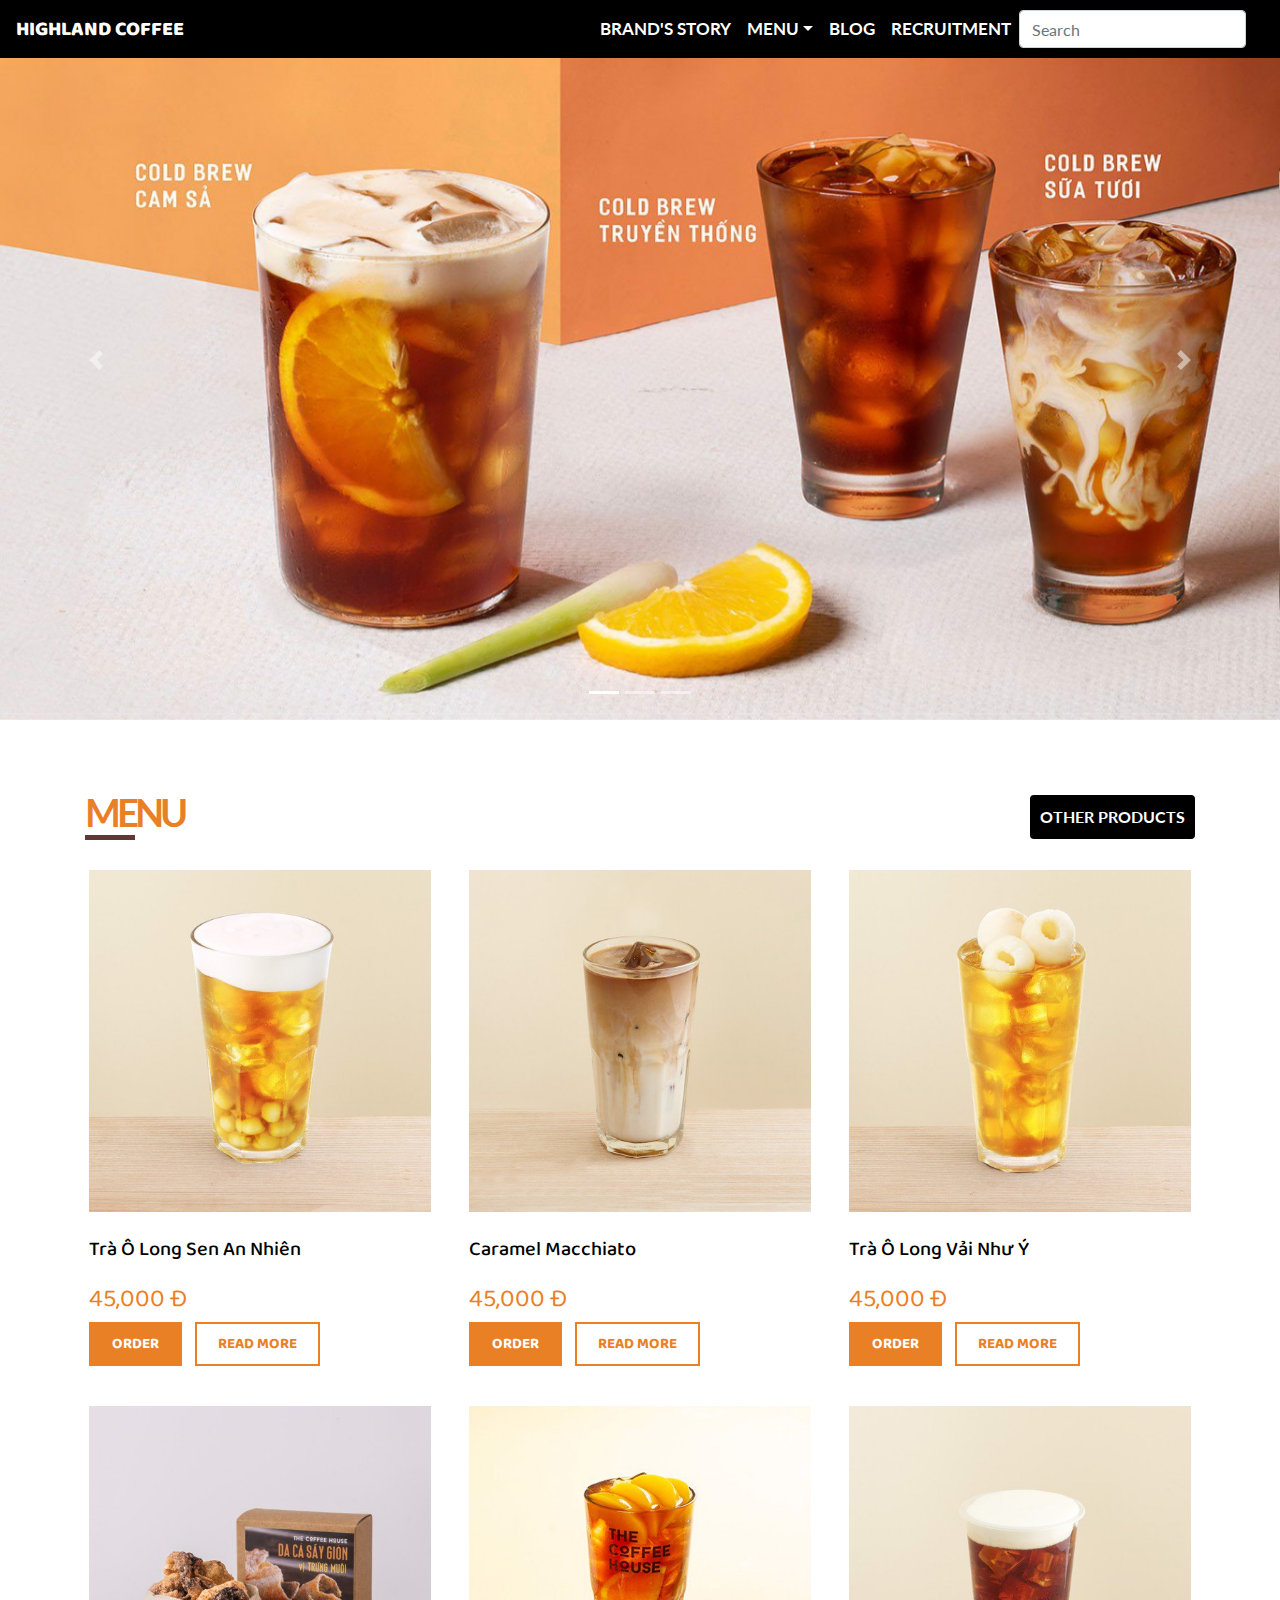
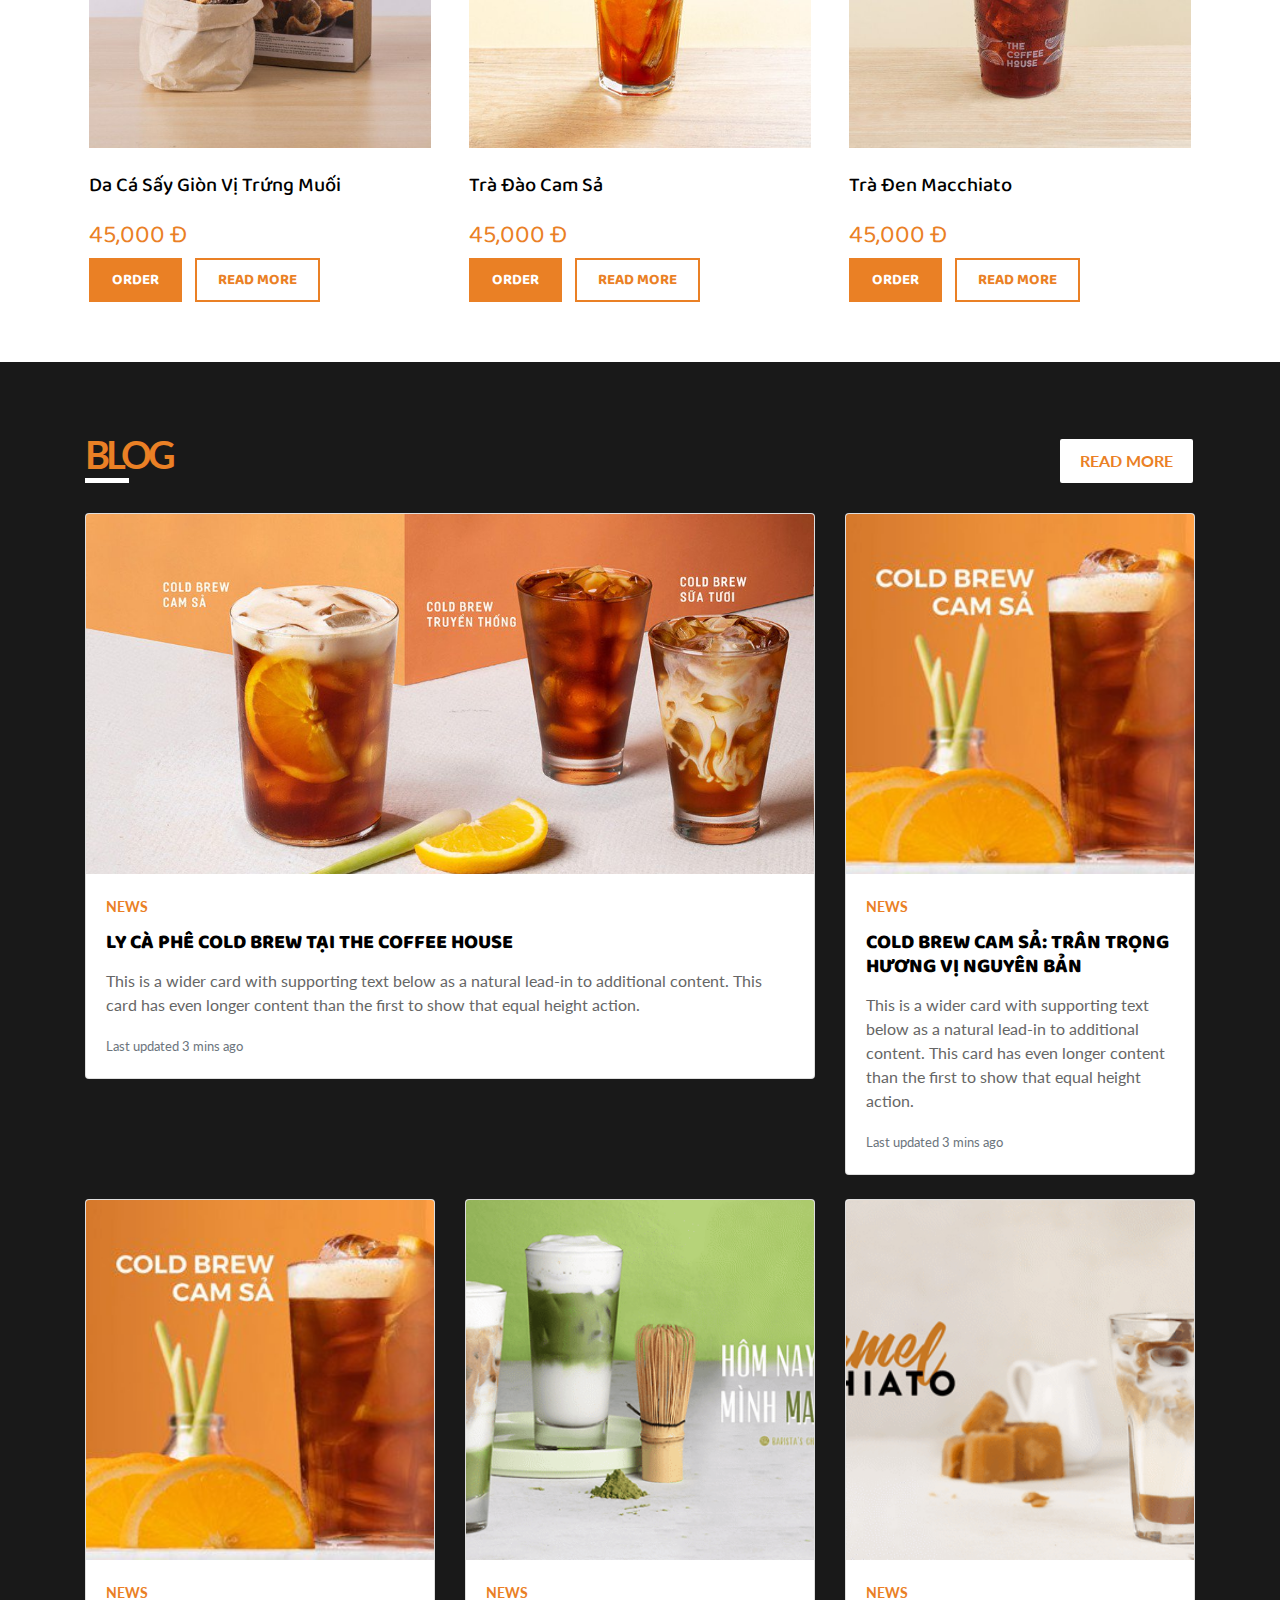
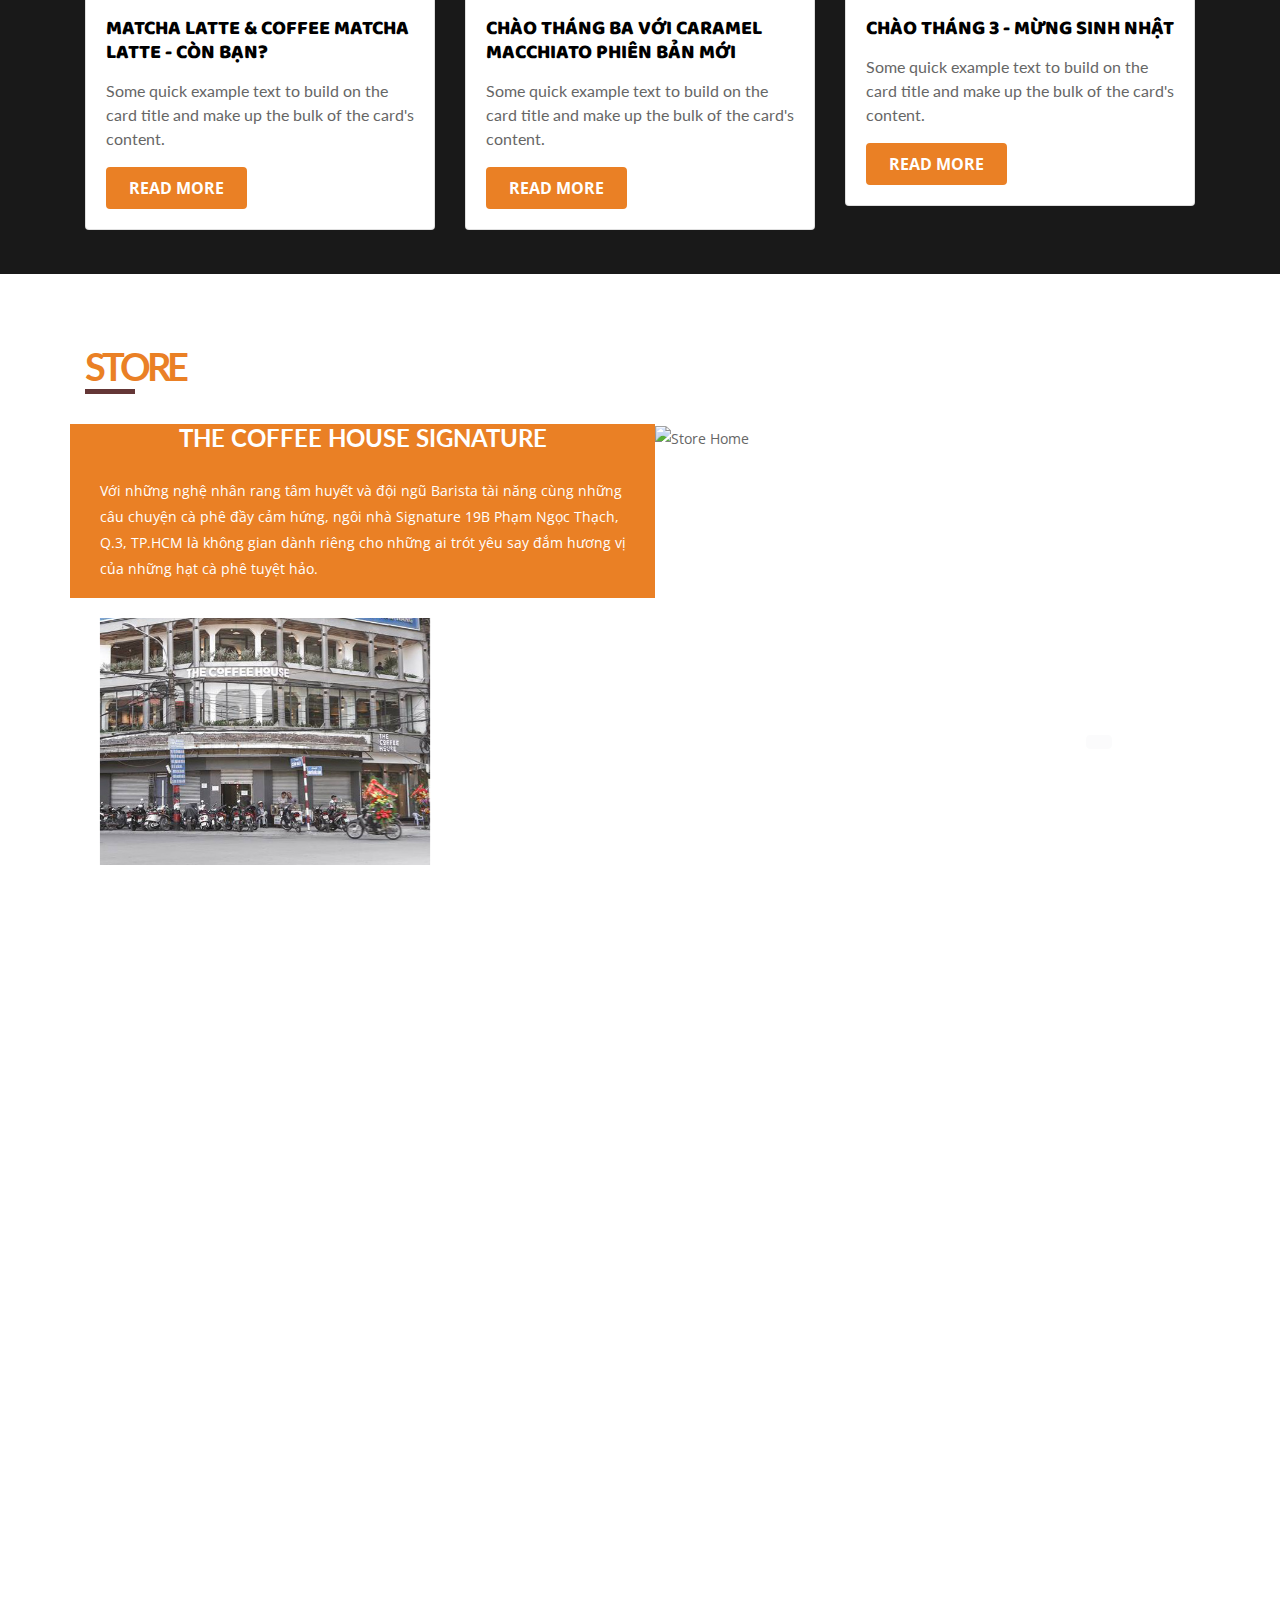
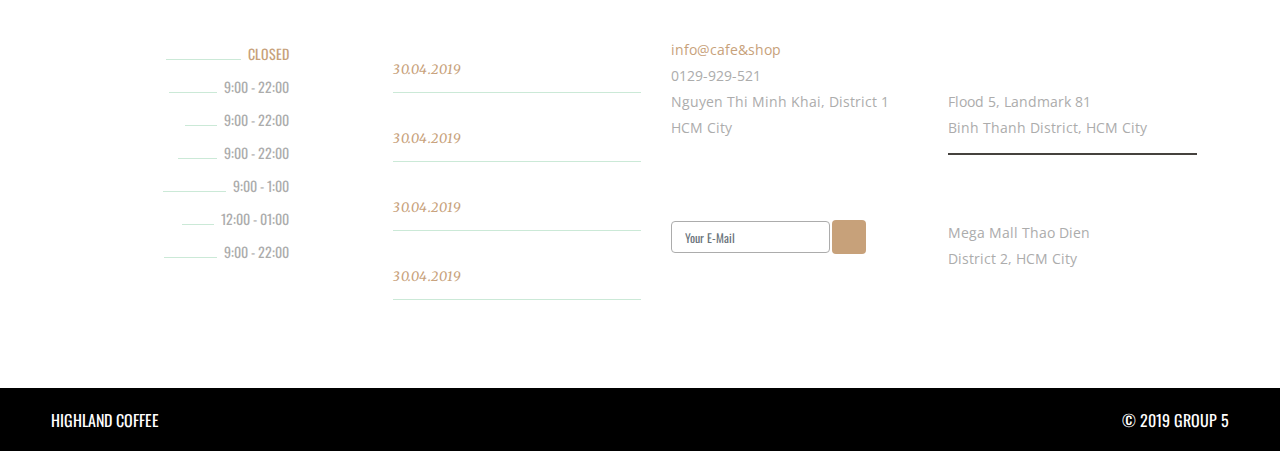
==== CF_Web/main-home.html @ 8059ffc2 "Font-ent of my Project = HTML + CSS + Bootstrap 4 + Js (not much)" ====
<!DOCTYPE html>
<html lang="en">
  <head>
    <!-- Required meta tags -->
    <meta charset="utf-8" />
    <meta
      name="viewport"
      content="width=device-width, initial-scale=1, shrink-to-fit=no"
    />
    <!-- Meta Description -->
    <meta name="description" content="" />

    <!-- Bootstrap + Fontawesome + Js + Font CSS CDN -->
    <link
      rel="stylesheet"
      href="https://use.fontawesome.com/releases/v5.8.1/css/all.css"
      integrity="sha384-50oBUHEmvpQ+1lW4y57PTFmhCaXp0ML5d60M1M7uH2+nqUivzIebhndOJK28anvf"
      crossorigin="anonymous"
    />
    <link
      rel="stylesheet"
      href="https://stackpath.bootstrapcdn.com/bootstrap/4.3.1/css/bootstrap.min.css"
      integrity="sha384-ggOyR0iXCbMQv3Xipma34MD+dH/1fQ784/j6cY/iJTQUOhcWr7x9JvoRxT2MZw1T"
      crossorigin="anonymous"
    />
    <script
      src="https://code.jquery.com/jquery-3.3.1.slim.min.js"
      integrity="sha384-q8i/X+965DzO0rT7abK41JStQIAqVgRVzpbzo5smXKp4YfRvH+8abtTE1Pi6jizo"
      crossorigin="anonymous"
    ></script>
    <script
      src="https://cdnjs.cloudflare.com/ajax/libs/popper.js/1.14.7/umd/popper.min.js"
      integrity="sha384-UO2eT0CpHqdSJQ6hJty5KVphtPhzWj9WO1clHTMGa3JDZwrnQq4sF86dIHNDz0W1"
      crossorigin="anonymous"
    ></script>
    <script
      src="https://stackpath.bootstrapcdn.com/bootstrap/4.3.1/js/bootstrap.min.js"
      integrity="sha384-JjSmVgyd0p3pXB1rRibZUAYoIIy6OrQ6VrjIEaFf/nJGzIxFDsf4x0xIM+B07jRM"
      crossorigin="anonymous"
    ></script>
    <link
      href="https://fonts.googleapis.com/css?family=Merriweather|Open+Sans|Oswald|Baloo|Lato"
      rel="stylesheet"
    />
    <link rel="stylesheet/less" type="text/css" href="styles.less" />
    <script src="//cdnjs.cloudflare.com/ajax/libs/less.js/3.9.0/less.min.js"></script>
    <link rel="stylesheet" href="css/home-css.css" />
    <script src="Js/home-js.js"></script>
    <title>HightLand Coffee</title>
  </head>
  <body>
    <!-- Header -->
    <!--Navbar-->

    <nav class="navbar navbar-expand-lg navbar-dark fixed-top main-nav">
      <!-- Navbar brand -->
      <a class="navbar-brand logo" href="/main-home.html">Highland Coffee</a>

      <!-- Collapse button -->
      <button
        class="navbar-toggler"
        type="button"
        data-toggle="collapse"
        data-target="#basicExampleNav"
        aria-controls="basicExampleNav"
        aria-expanded="false"
        aria-label="Toggle navigation"
      >
        <span class="navbar-toggler-icon"></span>
      </button>

      <!-- Collapsible content -->
      <div class="collapse navbar-collapse" id="basicExampleNav">
        <!-- Links -->
        <ul class="navbar-nav ml-auto">
          <li class="nav-item active">
            <a class="nav-link" href="#"
              >Brand's Story
              <span class="sr-only">(current)</span>
            </a>
          </li>
          <!-- Dropdown -->
          <li class="nav-item dropdown active">
            <a
              class="nav-link dropdown-toggle"
              id="navbarDropdownMenuLink"
              data-toggle="dropdown"
              aria-haspopup="true"
              aria-expanded="false"
              >Menu</a
            >
            <div
              class="dropdown-menu dropdown-primary"
              aria-labelledby="navbarDropdownMenuLink"
            >
              <a class="dropdown-item dropdown-item-menu" href="/menu-home.html"
                >Coffee</a
              >
              <a class="dropdown-item dropdown-item-menu" href="/menu-home.html"
                >Macchiato</a
              >
            </div>
          </li>
          <li class="nav-item active">
            <a class="nav-link" href="#">Blog</a>
          </li>
          <li class="nav-item active">
            <a class="nav-link" href="/recruitment-home.html">Recruitment</a>
          </li>
        </ul>
        <!-- Links -->

        <form class="form-inline">
          <div class="md-form my-0">
            <input
              class="form-control mr-sm-2"
              type="text"
              placeholder="Search"
              aria-label="Search"
            />
          </div>
          <a href="#"
            ><span class="search-icon" style="color: white;"
              ><i class="fas fa-search fa-1.5x"></i></span
          ></a>
          <a href="/shopping-cart-home.html"
            ><span class="search-icon" style="color: white; margin-left: 10px;"
              ><i class="fas fa-shopping-cart fa-2x"></i></span
          ></a>
        </form>
      </div>
      <!-- Collapsible content -->
    </nav>

    <!--/.Navbar-->

    <!--Carousel Wrapper-->
    <div
      id="carouselExampleIndicators"
      class="carousel slide"
      data-ride="carousel"
    >
      <ol class="carousel-indicators">
        <li
          data-target="#carouselExampleIndicators"
          data-slide-to="0"
          class="active"
        ></li>
        <li data-target="#carouselExampleIndicators" data-slide-to="1"></li>
        <li data-target="#carouselExampleIndicators" data-slide-to="2"></li>
      </ol>
      <div class="carousel-inner">
        <!-- Slide 1 -->
        <div class="carousel-item view active">
          <img class="d-block w-100" src="img/slide-1.jpg" alt="First slide" />
        </div>
        <!-- Slide 2 -->
        <div class="carousel-item view">
          <img class="d-block w-100" src="img/slide-2.jpg" alt="Second slide" />
        </div>
        <!-- Slide 3 -->
        <div class="carousel-item view">
          <img class="d-block w-100" src="img/slide-3.jpg" alt="Third slide" />
        </div>
      </div>
      <a
        class="carousel-control-prev"
        href="#carouselExampleIndicators"
        role="button"
        data-slide="prev"
      >
        <span class="carousel-control-prev-icon" aria-hidden="true"></span>
        <span class="sr-only">Previous</span>
      </a>
      <a
        class="carousel-control-next"
        href="#carouselExampleIndicators"
        role="button"
        data-slide="next"
      >
        <span class="carousel-control-next-icon" aria-hidden="true"></span>
        <span class="sr-only">Next</span>
      </a>
    </div>
    <!--/.Carousel Wrapper-->
    <!-- Menu Home -->
    <section class="menu-home">
      <div class="container">
        <div class="row">
          <div class="col-xs-12 col-md-12 col-lg-12">
            <h2 class="menu-title">Menu</h2>
            <div class="view-more">
              <a
                href="/menu-home.html"
                class="btn btn-primary"
                title="Other Products"
                >Other Products</a
              >
            </div>
          </div>
          <div class="clearfix"></div>
          <div class="d-flex flex-row flex-wrap bd-highlight">
            <div class="menu-item">
              <div class="menu-item-inner">
                <a href="#" title=""
                  ><img
                    src="img/menu-item/item-1.jpg"
                    alt="tra o long sen tu nhien"
                    class="image-resize img-fluid"
                /></a>
              </div>
              <div class="menu-item-info">
                <h3>
                  <a href="#" title="TRA O LONG SEN">Trà Ô Long Sen An Nhiên</a>
                </h3>
                <div class="price-item">45,000 Đ</div>
                <a href="#" target="_blank" class="order-item">Order</a>
                <a href="#" target="_blank" class="read-item">Read More</a>
              </div>
            </div>
            <div class="menu-item">
              <div class="menu-item-inner">
                <a href="#" title=""
                  ><img
                    src="img/menu-item/item-2.jpg"
                    alt="tra o long sen tu nhien"
                    class="image-resize img-fluid"
                /></a>
              </div>
              <div class="menu-item-info">
                <h3>
                  <a href="#" title="TRA O LONG SEN">Caramel Macchiato</a>
                </h3>
                <div class="price-item">45,000 Đ</div>
                <a href="#" target="_blank" class="order-item">Order</a>
                <a href="#" target="_blank" class="read-item">Read More</a>
              </div>
            </div>
            <div class="menu-item">
              <div class="menu-item-inner">
                <a href="#" title=""
                  ><img
                    src="img/menu-item/item-3.jpg"
                    alt="tra o long sen tu nhien"
                    class="image-resize img-fluid"
                /></a>
              </div>
              <div class="menu-item-info">
                <h3>
                  <a href="#" title="TRA O LONG SEN">Trà Ô Long Vải Như Ý</a>
                </h3>
                <div class="price-item">45,000 Đ</div>
                <a href="#" target="_blank" class="order-item">Order</a>
                <a href="#" target="_blank" class="read-item">Read More</a>
              </div>
            </div>
            <div class="menu-item">
              <div class="menu-item-inner">
                <a href="#" title=""
                  ><img
                    src="img/menu-item/item-4.jpg"
                    alt="tra o long sen tu nhien"
                    class="image-resize img-fluid"
                /></a>
              </div>
              <div class="menu-item-info">
                <h3>
                  <a href="#" title="TRA O LONG SEN"
                    >Da Cá Sấy Giòn Vị Trứng Muối</a
                  >
                </h3>
                <div class="price-item">45,000 Đ</div>
                <a href="#" target="_blank" class="order-item">Order</a>
                <a href="#" target="_blank" class="read-item">Read More</a>
              </div>
            </div>
            <div class="menu-item">
              <div class="menu-item-inner">
                <a href="#" title=""
                  ><img
                    src="img/menu-item/item-5.jpg"
                    alt="tra o long sen tu nhien"
                    class="image-resize img-fluid"
                /></a>
              </div>
              <div class="menu-item-info">
                <h3>
                  <a href="#" title="TRA O LONG SEN">Trà Đào Cam Sả</a>
                </h3>
                <div class="price-item">45,000 Đ</div>
                <a href="#" target="_blank" class="order-item">Order</a>
                <a href="#" target="_blank" class="read-item">Read More</a>
              </div>
            </div>
            <div class="menu-item">
              <div class="menu-item-inner">
                <a href="#" title=""
                  ><img
                    src="img/menu-item/item-6.jpg"
                    alt="tra o long sen tu nhien"
                    class="image-resize img-fluid"
                /></a>
              </div>
              <div class="menu-item-info">
                <h3>
                  <a href="#" title="TRA O LONG SEN">Trà Đen Macchiato</a>
                </h3>
                <div class="price-item">45,000 Đ</div>
                <a href="#" target="_blank" class="order-item">Order</a>
                <a href="#" target="_blank" class="read-item">Read More</a>
              </div>
            </div>
          </div>
        </div>
      </div>
    </section>

    <!-- Blog Home -->
    <section class="blog-home">
      <div class="container">
        <div class="row">
          <div class="col-xs-12 col-md-12 col-lg-12">
            <h2 class="blog-title">Blog</h2>
            <div class="view-more">
              <a href="#" class="btn btn-primary" title="Read More"
                >Read More</a
              >
            </div>
          </div>
          <div class="clearfix"></div>
          <div class="container">
            <div class="row">
              <div class="col-lg-8 col-md-8 col-sm-6">
                <div class="card-deck">
                  <!-- Card -->
                  <div class="card mb-4">
                    <img
                      class="card-img-top img-fluid"
                      src="img/blog-home/blog-img-1.jpg"
                      alt="Card image cap"
                    />
                    <div class="card-body">
                      <span class="article-news">news</span>
                      <h4 class="card-title">
                        <a href="#">LY CÀ PHÊ COLD BREW TẠI THE COFFEE HOUSE</a>
                      </h4>
                      <p class="card-text">
                        This is a wider card with supporting text below as a
                        natural lead-in to additional content. This card has
                        even longer content than the first to show that equal
                        height action.
                      </p>
                      <p class="card-text">
                        <small class="text-muted"
                          >Last updated 3 mins ago</small
                        >
                      </p>
                    </div>
                  </div>
                </div>
              </div>
              <div class="col-lg-4 col-md-4 col-sm-6">
                <div class="card-deck">
                  <!-- Card -->
                  <div class="card mb-4">
                    <img
                      class="card-img-top img-fluid"
                      src="img/blog-home/blog-img-2.jpg"
                      alt="Card image cap"
                    />
                    <div class="card-body">
                      <span class="article-news">news</span>
                      <h4 class="card-title">
                        <a href="#"
                          >Cold Brew Cam Sả: Trân trọng hương vị nguyên bản</a
                        >
                      </h4>
                      <p class="card-text">
                        This is a wider card with supporting text below as a
                        natural lead-in to additional content. This card has
                        even longer content than the first to show that equal
                        height action.
                      </p>
                      <p class="card-text">
                        <small class="text-muted"
                          >Last updated 3 mins ago</small
                        >
                      </p>
                    </div>
                  </div>
                </div>
              </div>
              <div class="col-md-4 col-sm-4">
                <div class="card mb-4">
                  <!--Card image-->
                  <div class="view overlay">
                    <img
                      class="card-img-top"
                      src="img/blog-home/blog-img-2.jpg"
                      alt="Card image cap"
                    />
                    <a href="#!">
                      <div class="mask rgba-white-slight"></div>
                    </a>
                  </div>

                  <!--Card content-->
                  <div class="card-body">
                    <span class="article-news">news</span>
                    <!--Title-->
                    <h4 class="card-title">
                      <a href="#"
                        >MATCHA LATTE &amp; COFFEE MATCHA LATTE - CÒN BẠN?</a
                      >
                    </h4>
                    <!--Text-->
                    <p class="card-text">
                      Some quick example text to build on the card title and
                      make up the bulk of the card's content.
                    </p>
                    <!-- Provides extra visual weight and identifies the primary action in a set of buttons -->
                    <button type="button" class="btn btn-md read-more">
                      Read more
                    </button>
                  </div>
                </div>
              </div>
              <div class="col-md-4 col-sm-4">
                <div class="card mb-4">
                  <!--Card image-->
                  <div class="view overlay">
                    <img
                      class="card-img-top"
                      src="img/blog-home/blog-img-3.png"
                      alt="Card image cap"
                    />
                    <a href="#!">
                      <div class="mask rgba-white-slight"></div>
                    </a>
                  </div>

                  <!--Card content-->
                  <div class="card-body">
                    <span class="article-news">news</span>
                    <!--Title-->
                    <h4 class="card-title">
                      <a href="#"
                        >CHÀO THÁNG BA VỚI CARAMEL MACCHIATO PHIÊN BẢN MỚI</a
                      >
                    </h4>
                    <!--Text-->
                    <p class="card-text">
                      Some quick example text to build on the card title and
                      make up the bulk of the card's content.
                    </p>
                    <!-- Provides extra visual weight and identifies the primary action in a set of buttons -->
                    <button type="button" class="btn btn-md read-more">
                      Read more
                    </button>
                  </div>
                </div>
              </div>
              <div class="col-md-4 col-sm-4">
                <div class="card mb-4">
                  <!--Card image-->
                  <div class="view overlay">
                    <img
                      class="card-img-top"
                      src="img/blog-home/blog-img-4.png"
                      alt="Card image cap"
                    />
                    <a href="#!">
                      <div class="mask rgba-white-slight"></div>
                    </a>
                  </div>

                  <!--Card content-->
                  <div class="card-body">
                    <span class="article-news">news</span>
                    <!--Title-->
                    <h4 class="card-title">
                      <a href="#">CHÀO THÁNG 3 - MỪNG SINH NHẬT</a>
                    </h4>
                    <!--Text-->
                    <p class="card-text">
                      Some quick example text to build on the card title and
                      make up the bulk of the card's content.
                    </p>
                    <!-- Provides extra visual weight and identifies the primary action in a set of buttons -->
                    <button type="button" class="btn btn-md read-more">
                      Read more
                    </button>
                  </div>
                </div>
              </div>
            </div>
          </div>
        </div>
      </div>
    </section>
    <!-- Blog Home -->

    <!-- Store Home -->
    <section class="store-home">
      <div class="container">
        <div class="row">
          <div class="col-xs-12 col-md-12 col-lg-12">
            <h2 class="store-title">Store</h2>
          </div>
          <div class="clearfix"></div>
          <div class="container">
            <div class="row">
              <div
                class="col-xs col-md col-lg store-sig d-flex flex-column align-items-center justify-content-center"
              >
                <h4>The Coffee House Signature</h4>
                <p>
                  Với những nghệ nhân rang tâm huyết và đội ngũ Barista tài năng
                  cùng những câu chuyện cà phê đầy cảm hứng, ngôi nhà Signature
                  19B Phạm Ngọc Thạch, Q.3, TP.HCM là không gian dành riêng cho
                  những ai trót yêu say đắm hương vị của những hạt cà phê tuyệt
                  hảo.
                </p>
              </div>
              <div class="col-xs col-md col-lg px-0">
                <img
                  class="img-fluid"
                  src="/img/store-home/store-img-1.jpg"
                  alt="Store Home"
                />
              </div>
            </div>
            <div class="container-fluid store-slide">
              <div
                id="carouselExample"
                class="carousel slide"
                data-ride="carousel"
                data-interval="9000"
              >
                <div class="carousel-inner row w-10 mxauto" role="listbox">
                  <div class="carousel-item col-md-4 active">
                    <img
                      class="img-fluid mx-auto d-bloc"
                      src="img/store-home/store-slide-1.jpg"
                      alt="slide 1"
                    />
                  </div>
                  <div class="carousel-item col-md-4">
                    <img
                      class="img-fluid mx-auto d-block"
                      src="img/store-home/store-slide-2.jpg"
                      alt="slide 2"
                    />
                  </div>
                  <div class="carousel-item col-md-4">
                    <img
                      class="img-fluid mx-auto d-block"
                      src="img/store-home/store-slide-3.jpg"
                      alt="slide 3"
                    />
                  </div>
                  <div class="carousel-item col-md-4">
                    <img
                      class="img-fluid mx-auto d-block"
                      src="img/store-home/store-slide-4.jpg"
                      alt="slide 4"
                    />
                  </div>
                  <div class="carousel-item col-md-4">
                    <img
                      class="img-fluid mx-auto d-block"
                      src="img/store-home/store-slide-5.jpg"
                      alt="slide 5"
                    />
                  </div>
                  <div class="carousel-item col-md-4">
                    <img
                      class="img-fluid mx-auto d-block"
                      src="img/store-home/store-slide-6.jpg"
                      alt="slide 6"
                    />
                  </div>
                  <div class="carousel-item col-md-4">
                    <img
                      class="img-fluid mx-auto d-block"
                      src="img/store-home/store-slide-7.jpg"
                      alt="slide 7"
                    />
                  </div>
                  <div class="carousel-item col-md-4">
                    <img
                      class="img-fluid mx-auto d-block"
                      src="img/store-home/store-slide-8.jpg"
                      alt="slide 7"
                    />
                  </div>
                </div>
                <a
                  class="carousel-control-prev"
                  href="#carouselExample"
                  role="button"
                  data-slide="prev"
                >
                  <button type="button" class="btn btn-light text-arrow">
                    <i class="fa fa-chevron-left fa-lg"></i>
                  </button>
                  <span class="sr-only">Previous</span>
                </a>
                <a
                  class="carousel-control-next text-faded"
                  href="#carouselExample"
                  role="button"
                  data-slide="next"
                >
                  <button type="button" class="btn btn-light text-arrow">
                    <i class="fa fa-chevron-right fa-lg"></i>
                  </button>
                  <span class="sr-only">Next</span>
                </a>
              </div>
            </div>
          </div>
          <!-- Slide Store -->
        </div>
      </div>
      <div class="google-map">
        <div class="container">
          <!--Google map-->
          <div
            id="map-container"
            class="z-depth-1-half map-container"
            style="height: 500px"
          >
            <iframe
              src="https://maps.google.com/maps?q=coffee%20house&t=&z=13&ie=UTF8&iwloc=&output=embed"
              frameborder="0"
              style="border:0"
              allowfullscreen
            ></iframe>
          </div>
        </div>
      </div>
    </section>
    <!-- Store Home -->
    <!-- Main -->

    <!-- Footer -->
    <footer>
      <div class="footer-top">
        <div class="container mx-auto text-center text-md-left">
          <!-- Grid row -->
          <div class="row py-5 dark-grey-text ml-3">
            <!-- Grid column 1-->
            <div class="col-md-3 col-lg-3 col-xl-3 mb-4 mx-auto">
              <!-- Content -->
              <h6 class="text-uppercase hr-line">
                Opening Hours
              </h6>
              <div class="hours-inner">
                <div class="hours-working">
                  <div class="hours-item">
                    <div class="each-item">
                      <span class="wh-days">Monday</span>
                      <span class="wh-lines">
                        <span class="wh-lines-inner"></span>
                      </span>
                      <span class="wh-hours">
                        <span class="wh-close">Closed</span>
                      </span>
                    </div>
                  </div>
                  <div class="hours-item">
                    <div class="each-item">
                      <span class="wh-days">Tuesday</span>
                      <span class="wh-lines">
                        <span class="wh-lines-inner"></span>
                      </span>
                      <span class="wh-hours">
                        <span class="wh-from">9:00</span>
                        <span class="wh-dilimiter">-</span>
                        <span class="wh-to">22:00</span>
                      </span>
                    </div>
                  </div>
                  <div class="hours-item">
                    <div class="each-item">
                      <span class="wh-days">Wednesday</span>
                      <span class="wh-lines">
                        <span class="wh-lines-inner"></span>
                      </span>
                      <span class="wh-hours">
                        <span class="wh-from">9:00</span>
                        <span class="wh-dilimiter">-</span>
                        <span class="wh-to">22:00</span>
                      </span>
                    </div>
                  </div>
                  <div class="hours-item">
                    <div class="each-item">
                      <span class="wh-days">Thursday</span>
                      <span class="wh-lines">
                        <span class="wh-lines-inner"></span>
                      </span>
                      <span class="wh-hours">
                        <span class="wh-from">9:00</span>
                        <span class="wh-dilimiter">-</span>
                        <span class="wh-to">22:00</span>
                      </span>
                    </div>
                  </div>
                  <div class="hours-item">
                    <div class="each-item">
                      <span class="wh-days">Friday*</span>
                      <span class="wh-lines">
                        <span class="wh-lines-inner"></span>
                      </span>
                      <span class="wh-hours">
                        <span class="wh-from">9:00</span>
                        <span class="wh-dilimiter">-</span>
                        <span class="wh-to">1:00</span>
                      </span>
                    </div>
                  </div>
                  <div class="hours-item">
                    <div class="each-item">
                      <span class="wh-days">Saturday*</span>
                      <span class="wh-lines">
                        <span class="wh-lines-inner"></span>
                      </span>
                      <span class="wh-hours">
                        <span class="wh-from">12:00</span>
                        <span class="wh-dilimiter">-</span>
                        <span class="wh-to">01:00</span>
                      </span>
                    </div>
                  </div>
                  <div class="hours-item">
                    <div class="each-item">
                      <span class="wh-days">Sunday</span>
                      <span class="wh-lines">
                        <span class="wh-lines-inner"></span>
                      </span>
                      <span class="wh-hours">
                        <span class="wh-from">9:00</span>
                        <span class="wh-dilimiter">-</span>
                        <span class="wh-to">22:00</span>
                      </span>
                    </div>
                  </div>
                </div>
              </div>
            </div>
            <!-- Grid column 1-->

            <!-- Grid column 2-->
            <div class="col-md-2 col-lg-3 col-xl-3 mb-4 mx-auto">
              <div class="posts-inner">
                <h6 class="text-uppercase hr-line">
                  Latest Posts
                </h6>
                <ul>
                  <li>
                    <a href="https://www.facebook.com/"
                      >Expand Your Mind, Change Everything</a
                    >
                    <span class="post-date">30.04.2019</span>
                  </li>
                  <li>
                    <a href="https://www.facebook.com/">Places to get lost</a
                    ><span class="post-date">30.04.2019</span>
                  </li>
                  <li>
                    <a href="https://www.facebook.com/">Lewis Howes</a
                    ><span class="post-date">30.04.2019</span>
                  </li>
                  <li>
                    <a href="https://www.facebook.com/"
                      >Elevate Your Expectations</a
                    ><span class="post-date">30.04.2019</span>
                  </li>
                </ul>
              </div>
            </div>
            <!-- Grid column 2-->

            <!-- Grid column 3-->
            <div class="col-md-3 col-lg-3 col-xl-3 mb-4 mx-auto">
              <div class="contact-inner">
                <div class="contact-inner-top">
                  <h6 class="text-uppercase hr-line">
                    Contact Us
                  </h6>
                  <div class="contact-content">
                    <a
                      href="http://www.facebook.com/"
                      target="_blank"
                      rel="noopener noreferrer"
                      >info@cafe&amp;shop</a
                    >
                    <br />
                    0129-929-521
                    <br />
                    Nguyen Thi Minh Khai, District 1
                    <br />
                    HCM City
                  </div>
                </div>
                <div class="contact-inner-bot">
                  <h6 class="text-uppercase hr-line">The last standard post</h6>
                  <form class="form-inline">
                    <div class="form-group">
                      <label for="inputemail" class="sr-only">Your Email</label>
                      <input
                        type="email"
                        class="form-control"
                        id="inputemail"
                        placeholder="Your E-Mail"
                        onblur="validateEmail(this);"
                      />
                    </div>
                    <button
                      type="submit"
                      class="btn submit-email"
                      onclick="validateEmail()"
                    >
                      <i class="fas fa-caret-right fa-sm"></i>
                    </button>
                  </form>
                </div>
              </div>
            </div>
            <!-- Grid column 3-->

            <!-- Grid column 4-->
            <div class="col-md-4 col-lg-3 col-xl-3 mb-md-0 mb-4 mx-auto">
              <div class="location-inner">
                <h6 class="text-uppercase hr-line">
                  Other Locations
                </h6>
                <div class="location-addr">
                  <div class="shop-name">
                    <h7>Hightland Coffee Shop</h7>
                  </div>
                  <div class="addr">
                    <br />
                    Flood 5, Landmark 81
                    <br />
                    Binh Thanh District, HCM City
                  </div>
                </div>
                <hr />
                <div class="location-addr">
                  <div class="shop-name">
                    <h7>Coffee House</h7>
                  </div>
                  <div class="addr">
                    <br />
                    Mega Mall Thao Dien
                    <br />
                    District 2, HCM City
                  </div>
                </div>
              </div>
            </div>
            <!-- Grid column 4-->
          </div>
          <!-- Grid row -->
        </div>
      </div>
      <div class="footer-bot">
        <div class="row">
          <div class="col-md pl-md-5">HIGHLAND COFFEE</div>
          <div class="col-md">
            <div class="row">
              <div class="col-md-2 text-md-center">
                <a href="https://www.instagram.com/" target="_blank"
                  ><i class="fab fa-instagram fa-md"></i
                ></a>
              </div>
              <div class="col-md-2 text-md-center">
                <a href="https://twitter.com/" target="_blank"
                  ><i class="fab fa-twitter fa-md"></i
                ></a>
              </div>
              <div class="col-md-2 text-md-center">
                <a href="https://www.facebook.com/" target="_blank"
                  ><i class="fab fa-facebook-f fa-md"></i
                ></a>
              </div>
              <div class="col-md-2 text-md-center">
                <a href="https://www.tumblr.com/" target="_blank"
                  ><i class="fab fa-tumblr fa-md"></i
                ></a>
              </div>
              <div class="col-md-2 text-md-center">
                <a href="https://vimeo.com/" target="_blank"
                  ><i class="fab fa-vimeo-v fa-md"></i
                ></a>
              </div>
              <div class="col-md-2 text-md-center">
                <a href="https://www.linkedin.com/" target="_blank"
                  ><i class="fab fa-linkedin-in fa-lg"></i
                ></a>
              </div>
            </div>
          </div>
          <div class="col-md text-md-right pr-md-5">
            © 2019 GROUP 5
          </div>
        </div>
      </div>
    </footer>
  </body>
</html>
---- CF_Web/css/home-css.css ----
.navbar {
  margin-bottom: 0;
  border-radius: 0;
}

body {
  font-family: "Open Sans", sans-serif;
  font-size: 14px;
  line-height: 26px;
  color: #666;
  font-weight: 400;
}

/******************** Footer ************************/

footer {
  color: white;
}

.footer-top {
  background-image: url(/img/coffee-img-4.jpg);
  background-position: center center;
  height: 100%;
  background-repeat: no-repeat;
  background-size: cover;
  font-family: "Oswald", sans-serif;
}

.hr-line {
  margin-bottom: 40px;
  font-weight: 900;
}

.hours-working {
  width: 70%;
}

.hours-working .hours-item .each-item .wh-days,
.hours-working .hours-item .each-item .wh-hours {
  font-size: 14px;
  line-height: 33px;
  display: table-cell;
  text-transform: uppercase;
  white-space: nowrap;
}

.hours-working .hours-item .each-item .wh-hours .wh-close {
  color: #c7a17a;
}

.hours-working .hours-item .each-item .wh-days {
  padding-right: 6px;
}

.hours-working .hours-item .each-item .wh-hours {
  padding-left: 7px;
  color: #acacac;
}

.each-item .wh-lines {
  display: table-cell;
  height: 3px;
  width: 98%;
  position: relative;
  z-index: 1;
}

.each-item .wh-lines .wh-lines-inner {
  display: block;
  border-bottom: 1.5px solid rgba(49, 167, 94, 0.25);
}

.posts-inner ul {
  list-style: none;
  padding: 0;
}

.posts-inner ul li {
  margin-bottom: 13px;
  border-bottom: 1.5px solid rgba(49, 167, 94, 0.25);
  padding-bottom: 15px;
  font-family: "Oswald", sans-serif;
  text-transform: uppercase;
  letter-spacing: 0.5px;
  font-style: normal;
}

.posts-inner ul li a:hover,
.footer-bot a:hover,
.contact-inner-top .contact-content a {
  color: #c7a17a;
  text-decoration: none;
}

.contact-inner-top {
  margin-bottom: 20px;
}
.posts-inner .post-date {
  display: block;
  font-size: 13px;
  line-height: 14px;
  color: #c7a17a;
  font-family: "Merriweather", serif;
  font-style: italic;
}

.footer-bot {
  background-color: #000000;
  padding: 18px;
  border-top: 1px solid #000000;
  font-family: "Oswald", sans-serif;
  font-size: 16px;
}

.navbar a,
.footer-bot a,
.posts-inner ul li a,
.menu-item .menu-item-info h3 a {
  color: inherit;
}

.contact-inner-top .contact-content,
.location-inner .location-addr .addr {
  font-family: "Open Sans", sans-serif;
  color: #acacac;
}

.location-inner .location-addr .shop-name {
  text-transform: uppercase;
  font-weight: 700;
}

.location-inner hr {
  border: 1px solid #45423e;
  width: 100%;
  margin-top: 5%;
  margin-bottom: 5%;
}

.form-inline .form-group .form-control {
  border: 1px solid #acacac;
  background-color: transparent;
  font-size: 12px;
  padding: 12px 13px;
  color: #bcbcbc;
  margin-right: 2px;
}

.form-inline .submit-email {
  width: 34px;
  height: 34px;
  background-color: #c7a17a;
  color: white;
}

.form-inline .submit-email:hover {
  background-color: #9a6e41;
  border-color: #9a6e41;
}

/******************** Navigation Header ************************/

.main-nav {
  font-size: 17px;
  background: #000000;
  font-weight: 700;
  font-family: "Lato", sans-serif;
  text-transform: uppercase;
}

.main-nav .logo {
  font-weight: 900;
  font-size: 20px;
  font-family: "Baloo", Opan Sans;
}

.main-nav .navbar-collapse ul li:hover {
  border-bottom: 2px solid #ff9a03;
}

.view img {
  background-repeat: no-repeat;
  background-size: cover;
  background-position: center center;
}

.view a {
  margin-bottom: 40px;
  background-color: transparent;
}

.view h3 {
  margin: 40px 0px;
}

.dropdown-item-menu:hover {
  color: #ffffff;
  background: #000;
}

/**************************** Menu Home ********************/
.store-home,
.menu-home {
  padding: 70px 0 20px;
  position: relative;
  background: url(/img/bg-home-2.png) no-repeat left top #ffffff;
}

.left-before .menu-title,
.store-home .store-title,
.blog-home .blog-title,
.menu-home .menu-title {
  float: left;
  font-weight: 700;
  margin-top: 0px;
  margin-bottom: 30px;
  font-size: 38px;
  color: #ea8025;
  font-family: "Lato", sans-serif;
  text-transform: uppercase;
  letter-spacing: -4px;
}

.left-before .menu-title:after,
.store-home .store-title:after,
.blog-home .blog-title:after,
.menu-home .menu-title:after {
  content: "";
  display: block;
  width: 50%;
  border-bottom: 5px solid rgb(100, 54, 54);
}

.blog-home .view-more,
.menu-home .view-more {
  float: right;
  margin-top: 5px;
}

.menu-home .view-more a {
  background-color: #000000;
  color: #ffffff;
  padding: 8px;
  font-size: 16px;
  border: 2px solid #000;
  font-family: "Lato", sans-serif;
  display: block;
  font-weight: 700;
  text-transform: uppercase;
  background: linear-gradient(to right, white 50%, black 50%);
  background-size: 200% 100%;
  background-position: right bottom;
  transition: all 0.2s ease-out;
}

.menu-home .view-more a:hover {
  background-color: transparent;
  color: #000000;
  background-position: left bottom;
}

.clearfix::after {
  clear: both;
}

.clearfix::before {
  content: " ";
  display: table;
}

.menu-item {
  margin: 0px 19px 40px;
}

.menu-item .menu-item-inner .image-resize {
  height: 342px;
  width: 342px;
}

.menu-item .menu-item-info {
  font-family: "Baloo", Opan Sans;
}

.menu-item .menu-item-info h3 {
  margin: 25px 0px;
  background-color: transparent;
  font-size: 20px;
}

.menu-item .menu-item-info h3 a {
  text-decoration: none;
  color: #000;
  transition: color 0.6s ease;
}

.menu-item .menu-item-info h3 a:hover {
  color: #ea8025;
}

.menu-item .menu-item-info .price-item {
  font-size: 25px;
  color: #ea8025;
  margin-bottom: 10px;
}

.menu-item .menu-item-info .order-item,
.menu-item .menu-item-info .read-item {
  text-decoration: none;
  color: inherit;
  display: block;
  text-transform: uppercase;
  font-size: 15px;
  font-weight: 700;
}

.card-body .read-more,
.menu-item .menu-item-info .order-item {
  border: 2px solid #ea8025;
  padding: 7px 21px;
  vertical-align: middle;
  background: transparent;
  display: inline-block;
  color: #ffffff;
  background: #ea8025;
  margin-right: 10px;
}

.card-body .read-more:hover,
.menu-item .menu-item-info .order-item:hover {
  color: #ea8025;
  background: transparent;
}

.menu-item .menu-item-info .read-item {
  padding: 7px 21px;
  border: 2px solid #ea8025;
  vertical-align: middle;
  background: transparent;
  display: inline-block;
  color: #ea8025;
}

/*****************************************Blog Home *********************************/

.blog-home {
  padding: 70px 0 20px;
  position: relative;
  background: url(/img/bg-home-1.png) no-repeat left top #191919;
}

.menu-item .menu-item-info .read-item:hover {
  background-color: #ea8025;
  color: #ffffff;
}

.blog-home .blog-title:after {
  content: "";
  display: block;
  width: 50%;
  border-bottom: 5px solid #ffffff;
}

.blog-home .view-more a {
  background-color: #ffffff;
  color: #ea8025;
  padding: 10px 20px;
  font-size: 16px;
  border: 2px solid #191919;
  font-family: "Lato", sans-serif;
  display: block;
  font-weight: 700;
  text-transform: uppercase;
  background: linear-gradient(to right, black 50%, white 50%);
  background-size: 200% 100%;
  background-position: right bottom;
  transition: all 0.2s ease-in;
}

.blog-home .view-more a:hover {
  background: transparent;
  border: 2px solid #ffffff;
  background-position: left bottom;
}

.card-img-top {
  width: 100%;
  height: 40vh;
  object-fit: cover;
}

.card-body h4 {
  font-family: "Baloo", sans-serif;
  font-weight: 900;
  text-transform: uppercase;
  font-size: 20px;
  margin-bottom: 15px;
  margin-top: 10px;
}

.card-body h4 a {
  text-decoration: none;
  color: #000000;
}

.card-body h4 a {
  text-decoration: none;
  color: #000;
  transition: color 0.6s ease;
}

.card-body h4 a:hover {
  color: #ea8025;
}

.card-body .read-more {
  text-transform: uppercase;
  font-weight: 700;
}

.card-body .card-text {
  font-family: "Lato", sans-serif;
  line-height: 24px;
  font-size: 16px;
}

.card-body .article-news {
  font-family: "Lato", sans-serif;
  text-transform: uppercase;
  font-weight: 700;
  color: #ea8025;
}

/********************************************** Store Home ******************************/

.store-home .store-sig {
  background-color: #ea8025;
}

.store-home .store-sig h4 {
  font-family: "Lato", sans-serif;
  margin-bottom: 25px;
  color: #ffffff;
  text-transform: uppercase;
  font-weight: 700;
}

.store-home .store-sig p {
  margin-left: 15px;
  color: #ffffff;
}

.store-home .store-slide {
  margin-top: 20px;
}

.store-home .store-slide .text-arrow {
  color: #ea8025;
}

.store-home .store-slide .text-arrow:hover {
  color: #ffffff;
  background-color: #ea8025;
}

/************************************** Google Map  *************************/
.map-container {
  overflow: hidden;
  padding-bottom: 56.25%;
  position: relative;
  height: 0;
}
.map-container iframe {
  left: 0;
  top: 0;
  height: 100%;
  width: 100%;
  position: absolute;
}

.google-map {
  margin-top: 20px;
}

/******************************************* Menu Home.html  *********************/

.menu-wrap {
  padding: 100px 0px 50px;
}

.side-bar {
  top: 70px;
}

.side-bar .sidebar-menu {
  background: #ea8025;
}

.side-bar .sidebar-menu ul li {
  padding: 14px 30px;
}

.side-bar .sidebar-menu ul {
  list-style-type: none;
}

.side-bar .sidebar-menu ul li {
  font-family: "Lato", sans-serif;
  font-size: 16px;
  text-transform: uppercase;
  font-weight: 700;
  color: #ffffff;
}

.side-bar .sidebar-menu ul li:hover {
  color: #ea8025;
  background-color: #ffffff;
}

.side-bar .sidebar-menu ul li a {
  text-decoration: none;
  color: inherit;
}

.left-before::before {
  content: "";
  position: absolute;
  left: 0px;
  width: 2px;
  height: 100%;
  top: 0px;
  background: #ea8025;
}

.left-before .menu-title:after {
  content: "";
  display: block;
  width: 50%;
  border-bottom: 5px solid #ea8025;
}

/********************************************* Shopping Cart  ********************************/

.quantity {
  float: left;
  margin-right: 15px;
  background-color: #eee;
  position: relative;
  width: 80px;
  overflow: hidden;
}

.quantity input {
  margin: 0;
  text-align: center;
  width: 15px;
  height: 15px;
  padding: 0;
  float: right;
  color: #000;
  font-size: 20px;
  border: 0;
  outline: 0;
  background-color: #f6f6f6;
}

.quantity input.qty {
  position: relative;
  border: 0;
  width: 100%;
  height: 40px;
  padding: 10px 25px 10px 10px;
  text-align: center;
  font-weight: 400;
  font-size: 15px;
  border-radius: 0;
  background-clip: padding-box;
}

.quantity .minus,
.quantity .plus {
  line-height: 0;
  background-clip: padding-box;
  -webkit-border-radius: 0;
  -moz-border-radius: 0;
  border-radius: 0;
  color: #bbb;
  font-size: 20px;
  position: absolute;
  height: 50%;
  border: 0;
  right: 0;
  padding: 0;
  width: 25px;
  z-index: 3;
}

.quantity .minus:hover,
.quantity .plus:hover {
  background-color: #ea8025;
}

.quantity .minus {
  bottom: 0;
}
.shopping-cart {
  margin-top: 20px;
}

.shopping-cart a {
  color: #ffffff;
}

.shopping-cart a:hover {
  background: #ea8025;
  color: #ffffff;
}

/************************************** Recruitment ***********************************/

.bg-text a {
  text-transform: uppercase;
  background-color: #ea8025;
  padding: 10px 10px;
  color: inherit;
}

.open-job h2 {
  padding-bottom: 20px;
  text-transform: uppercase;
  color: #000000;
  font-weight: 900;
}

.open-job .head-recr {
  text-align: center;
  padding-bottom: 30px;
  padding-left: 120px;
  padding-right: 120px;
}

.open-job p {
  opacity: 0.7;
}

.open-job .content-recr .title-job {
  text-transform: uppercase;
  color: #000000;
}

.open-job .content-recr .title-job h5{
  font-weight: 900;
}

.open-job .content-recr .title-job::after {
  content: "";
  display: block;
  width: 9%;
  border-bottom: 5px solid #ea8025;
}

.content-recr h6{
  text-transform: uppercase;
  letter-spacing: 3;
  color: #000;
  font-weight: 500;
}

.content-recr button{
  background-color: #ea8025;
  color: #ffffff;
  text-transform: uppercase;
  border-radius: 20px;
}
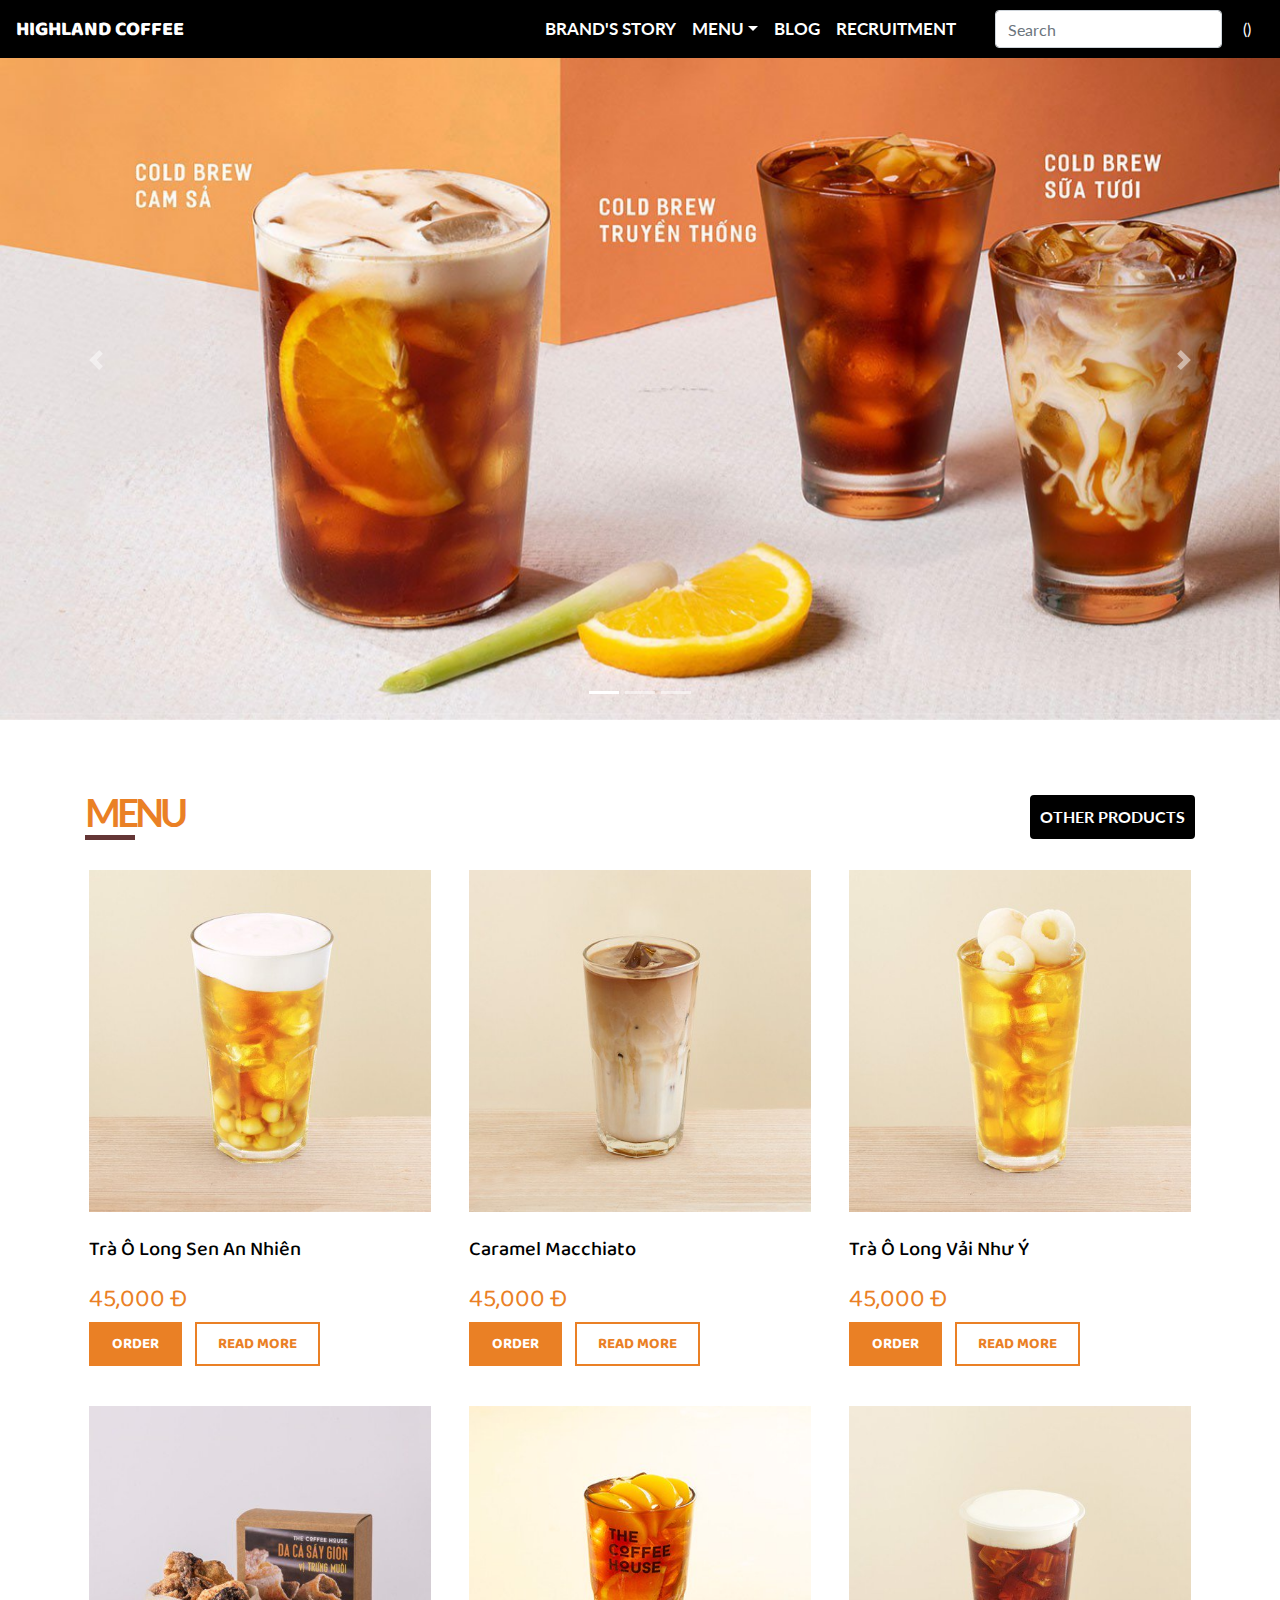
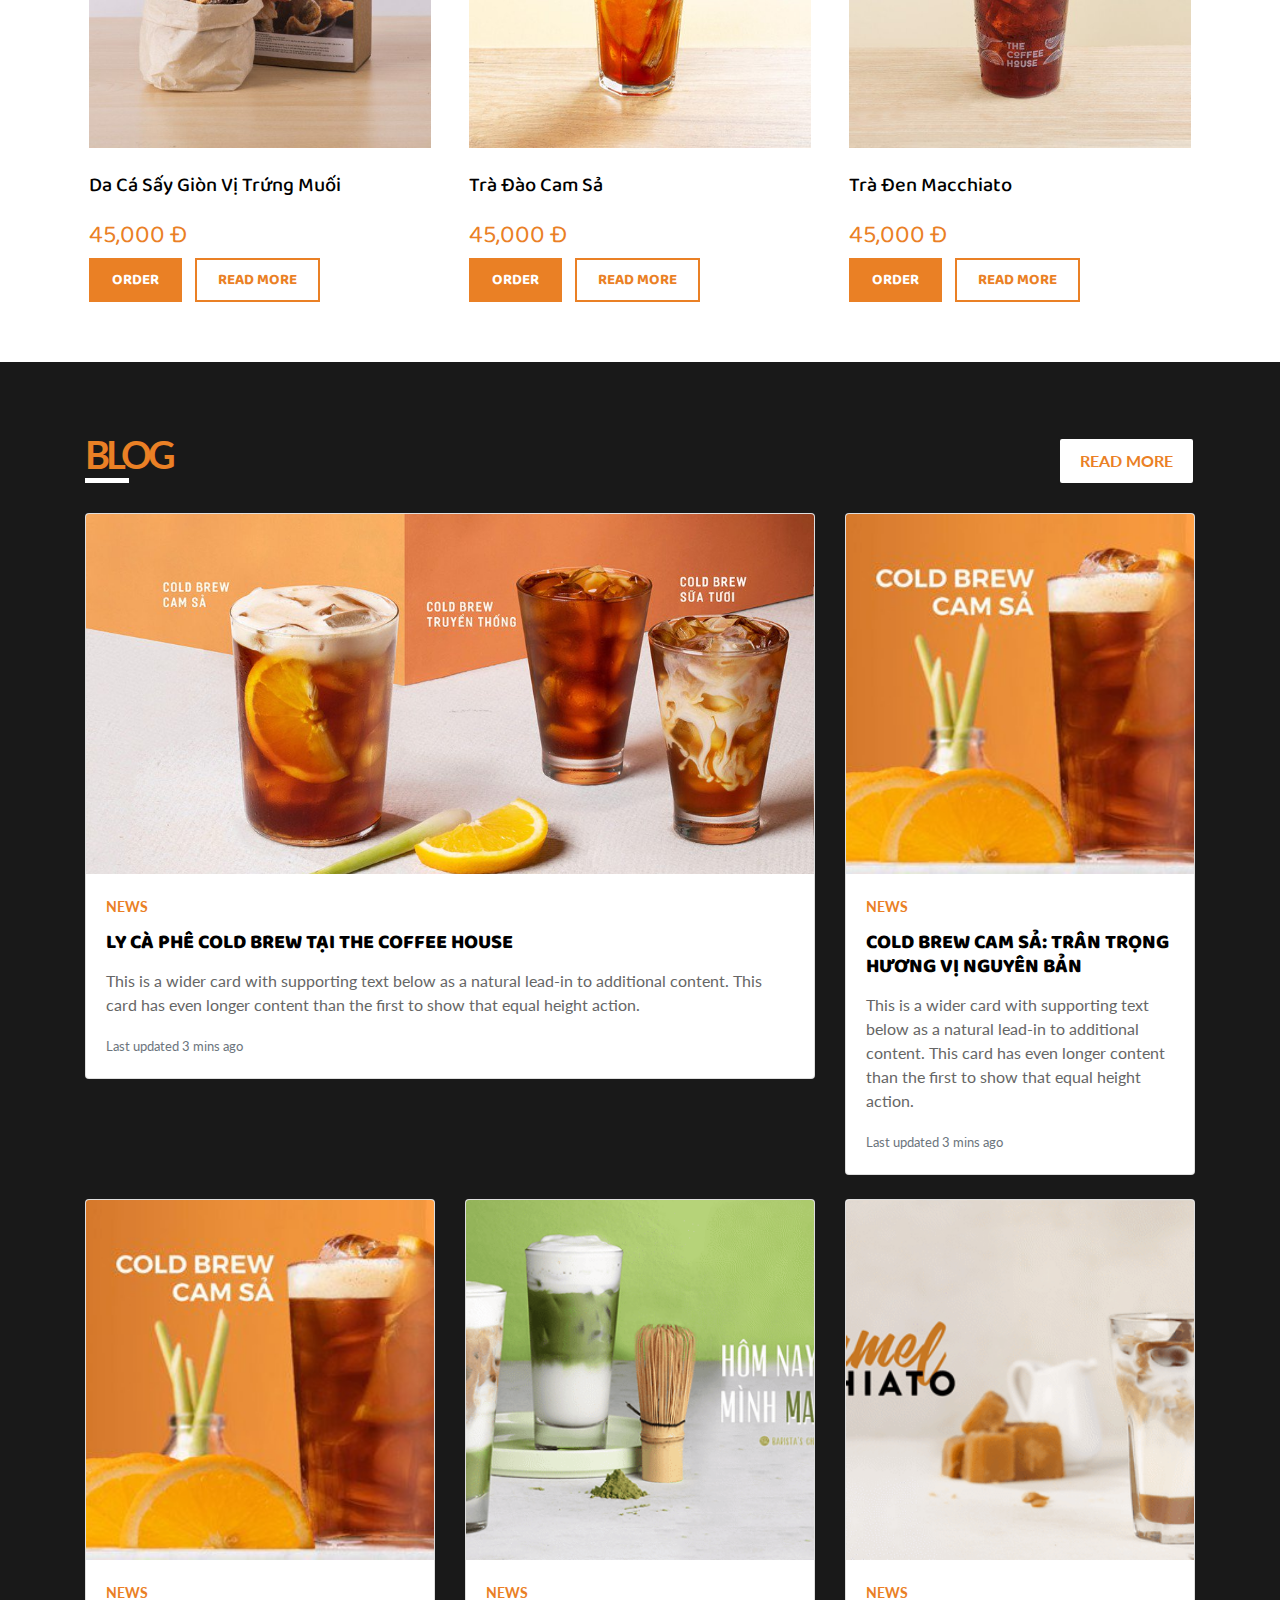
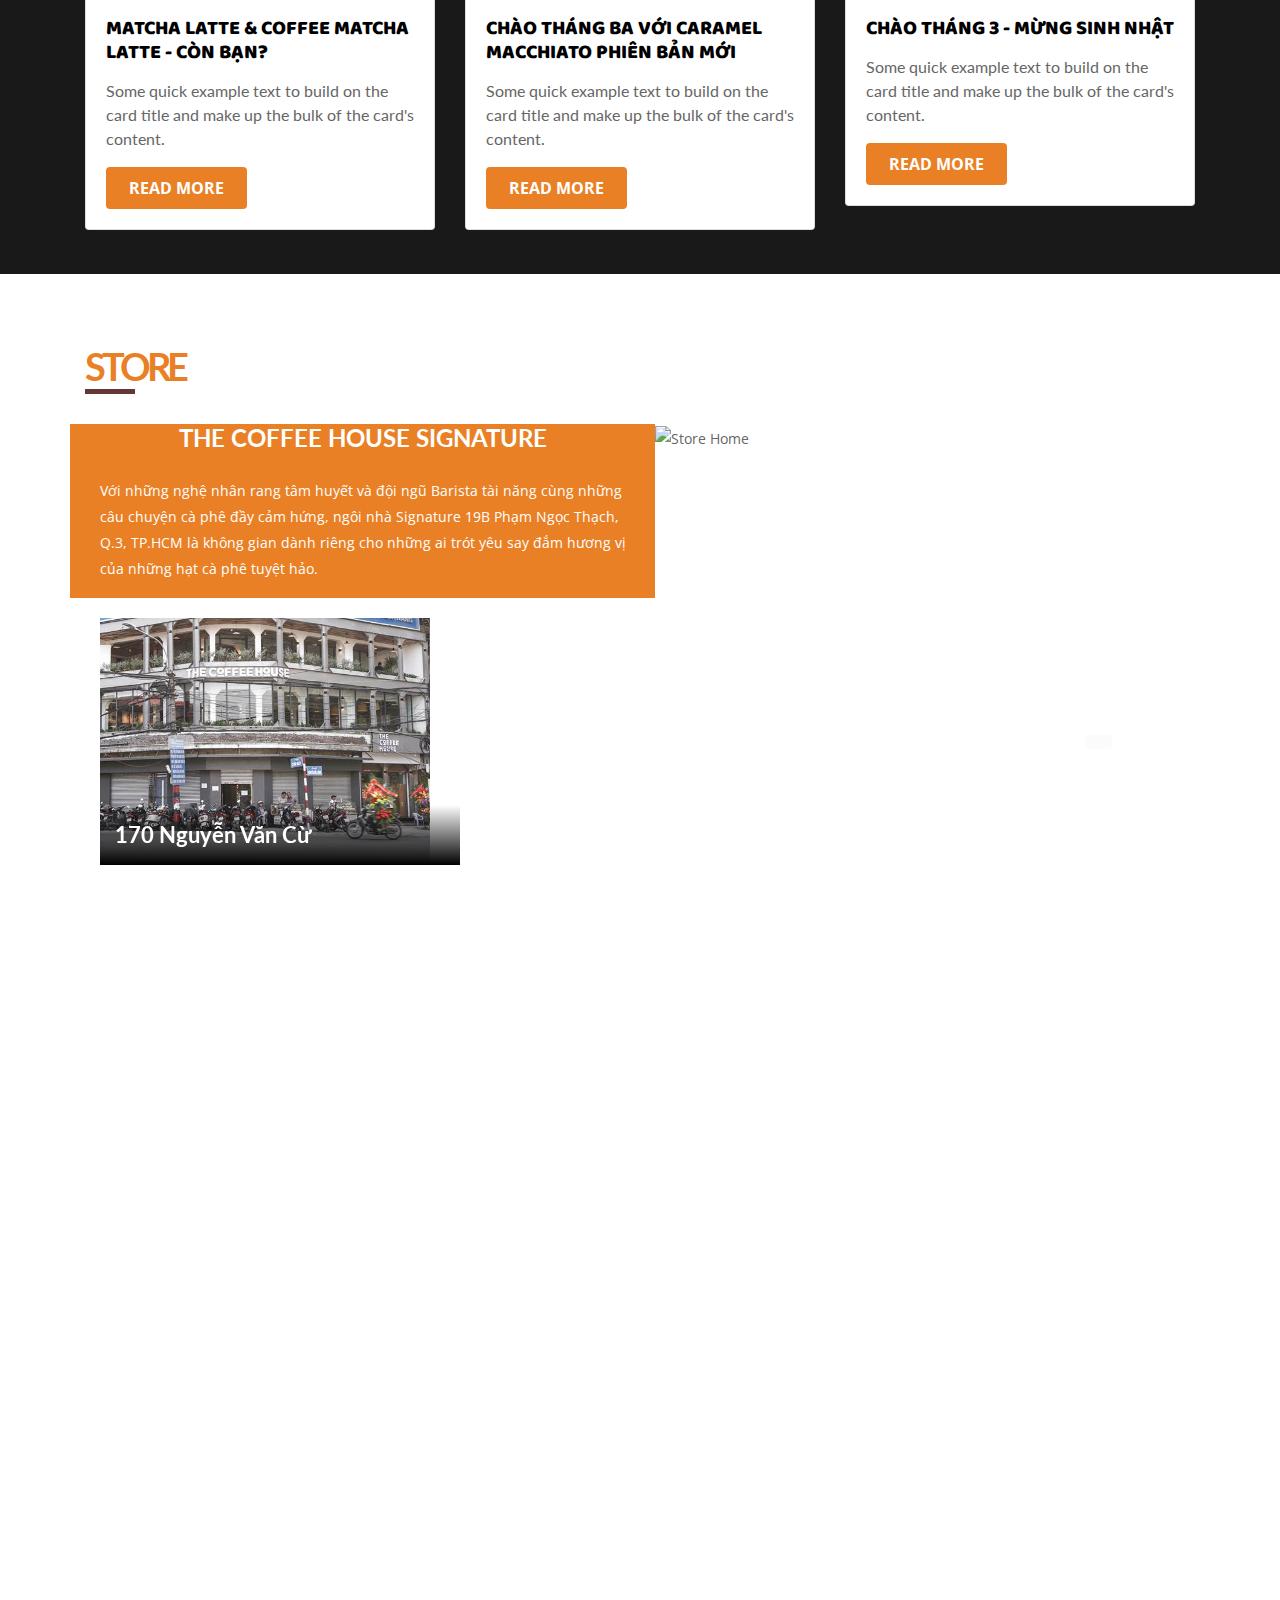
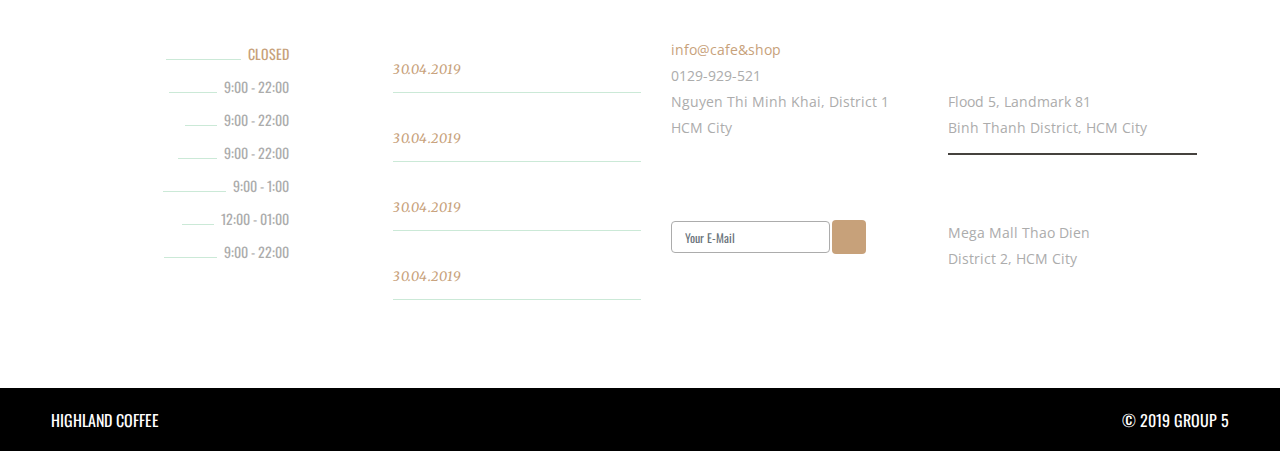
==== commit 024c914a: "Update Login Form + Shopping Cart and fix some bugs" ====
--- a/CF_Web/main-home.html
+++ b/CF_Web/main-home.html
@@ -1,914 +1,1247 @@
-<!DOCTYPE html>
-<html lang="en">
-  <head>
-    <!-- Required meta tags -->
-    <meta charset="utf-8" />
-    <meta
-      name="viewport"
-      content="width=device-width, initial-scale=1, shrink-to-fit=no"
-    />
-    <!-- Meta Description -->
-    <meta name="description" content="" />
-
-    <!-- Bootstrap + Fontawesome + Js + Font CSS CDN -->
-    <link
-      rel="stylesheet"
-      href="https://use.fontawesome.com/releases/v5.8.1/css/all.css"
-      integrity="sha384-50oBUHEmvpQ+1lW4y57PTFmhCaXp0ML5d60M1M7uH2+nqUivzIebhndOJK28anvf"
-      crossorigin="anonymous"
-    />
-    <link
-      rel="stylesheet"
-      href="https://stackpath.bootstrapcdn.com/bootstrap/4.3.1/css/bootstrap.min.css"
-      integrity="sha384-ggOyR0iXCbMQv3Xipma34MD+dH/1fQ784/j6cY/iJTQUOhcWr7x9JvoRxT2MZw1T"
-      crossorigin="anonymous"
-    />
-    <script
-      src="https://code.jquery.com/jquery-3.3.1.slim.min.js"
-      integrity="sha384-q8i/X+965DzO0rT7abK41JStQIAqVgRVzpbzo5smXKp4YfRvH+8abtTE1Pi6jizo"
-      crossorigin="anonymous"
-    ></script>
-    <script
-      src="https://cdnjs.cloudflare.com/ajax/libs/popper.js/1.14.7/umd/popper.min.js"
-      integrity="sha384-UO2eT0CpHqdSJQ6hJty5KVphtPhzWj9WO1clHTMGa3JDZwrnQq4sF86dIHNDz0W1"
-      crossorigin="anonymous"
-    ></script>
-    <script
-      src="https://stackpath.bootstrapcdn.com/bootstrap/4.3.1/js/bootstrap.min.js"
-      integrity="sha384-JjSmVgyd0p3pXB1rRibZUAYoIIy6OrQ6VrjIEaFf/nJGzIxFDsf4x0xIM+B07jRM"
-      crossorigin="anonymous"
-    ></script>
-    <link
-      href="https://fonts.googleapis.com/css?family=Merriweather|Open+Sans|Oswald|Baloo|Lato"
-      rel="stylesheet"
-    />
-    <link rel="stylesheet/less" type="text/css" href="styles.less" />
-    <script src="//cdnjs.cloudflare.com/ajax/libs/less.js/3.9.0/less.min.js"></script>
-    <link rel="stylesheet" href="css/home-css.css" />
-    <script src="Js/home-js.js"></script>
-    <title>HightLand Coffee</title>
-  </head>
-  <body>
-    <!-- Header -->
-    <!--Navbar-->
-
-    <nav class="navbar navbar-expand-lg navbar-dark fixed-top main-nav">
-      <!-- Navbar brand -->
-      <a class="navbar-brand logo" href="/main-home.html">Highland Coffee</a>
-
-      <!-- Collapse button -->
-      <button
-        class="navbar-toggler"
-        type="button"
-        data-toggle="collapse"
-        data-target="#basicExampleNav"
-        aria-controls="basicExampleNav"
-        aria-expanded="false"
-        aria-label="Toggle navigation"
-      >
-        <span class="navbar-toggler-icon"></span>
-      </button>
-
-      <!-- Collapsible content -->
-      <div class="collapse navbar-collapse" id="basicExampleNav">
-        <!-- Links -->
-        <ul class="navbar-nav ml-auto">
-          <li class="nav-item active">
-            <a class="nav-link" href="#"
-              >Brand's Story
-              <span class="sr-only">(current)</span>
-            </a>
-          </li>
-          <!-- Dropdown -->
-          <li class="nav-item dropdown active">
-            <a
-              class="nav-link dropdown-toggle"
-              id="navbarDropdownMenuLink"
-              data-toggle="dropdown"
-              aria-haspopup="true"
-              aria-expanded="false"
-              >Menu</a
-            >
-            <div
-              class="dropdown-menu dropdown-primary"
-              aria-labelledby="navbarDropdownMenuLink"
-            >
-              <a class="dropdown-item dropdown-item-menu" href="/menu-home.html"
-                >Coffee</a
-              >
-              <a class="dropdown-item dropdown-item-menu" href="/menu-home.html"
-                >Macchiato</a
-              >
-            </div>
-          </li>
-          <li class="nav-item active">
-            <a class="nav-link" href="#">Blog</a>
-          </li>
-          <li class="nav-item active">
-            <a class="nav-link" href="/recruitment-home.html">Recruitment</a>
-          </li>
-        </ul>
-        <!-- Links -->
-
-        <form class="form-inline">
-          <div class="md-form my-0">
-            <input
-              class="form-control mr-sm-2"
-              type="text"
-              placeholder="Search"
-              aria-label="Search"
-            />
-          </div>
-          <a href="#"
-            ><span class="search-icon" style="color: white;"
-              ><i class="fas fa-search fa-1.5x"></i></span
-          ></a>
-          <a href="/shopping-cart-home.html"
-            ><span class="search-icon" style="color: white; margin-left: 10px;"
-              ><i class="fas fa-shopping-cart fa-2x"></i></span
-          ></a>
-        </form>
-      </div>
-      <!-- Collapsible content -->
-    </nav>
-
-    <!--/.Navbar-->
-
-    <!--Carousel Wrapper-->
-    <div
-      id="carouselExampleIndicators"
-      class="carousel slide"
-      data-ride="carousel"
-    >
-      <ol class="carousel-indicators">
-        <li
-          data-target="#carouselExampleIndicators"
-          data-slide-to="0"
-          class="active"
-        ></li>
-        <li data-target="#carouselExampleIndicators" data-slide-to="1"></li>
-        <li data-target="#carouselExampleIndicators" data-slide-to="2"></li>
-      </ol>
-      <div class="carousel-inner">
-        <!-- Slide 1 -->
-        <div class="carousel-item view active">
-          <img class="d-block w-100" src="img/slide-1.jpg" alt="First slide" />
-        </div>
-        <!-- Slide 2 -->
-        <div class="carousel-item view">
-          <img class="d-block w-100" src="img/slide-2.jpg" alt="Second slide" />
-        </div>
-        <!-- Slide 3 -->
-        <div class="carousel-item view">
-          <img class="d-block w-100" src="img/slide-3.jpg" alt="Third slide" />
-        </div>
-      </div>
-      <a
-        class="carousel-control-prev"
-        href="#carouselExampleIndicators"
-        role="button"
-        data-slide="prev"
-      >
-        <span class="carousel-control-prev-icon" aria-hidden="true"></span>
-        <span class="sr-only">Previous</span>
-      </a>
-      <a
-        class="carousel-control-next"
-        href="#carouselExampleIndicators"
-        role="button"
-        data-slide="next"
-      >
-        <span class="carousel-control-next-icon" aria-hidden="true"></span>
-        <span class="sr-only">Next</span>
-      </a>
-    </div>
-    <!--/.Carousel Wrapper-->
-    <!-- Menu Home -->
-    <section class="menu-home">
-      <div class="container">
-        <div class="row">
-          <div class="col-xs-12 col-md-12 col-lg-12">
-            <h2 class="menu-title">Menu</h2>
-            <div class="view-more">
-              <a
-                href="/menu-home.html"
-                class="btn btn-primary"
-                title="Other Products"
-                >Other Products</a
-              >
-            </div>
-          </div>
-          <div class="clearfix"></div>
-          <div class="d-flex flex-row flex-wrap bd-highlight">
-            <div class="menu-item">
-              <div class="menu-item-inner">
-                <a href="#" title=""
-                  ><img
-                    src="img/menu-item/item-1.jpg"
-                    alt="tra o long sen tu nhien"
-                    class="image-resize img-fluid"
-                /></a>
-              </div>
-              <div class="menu-item-info">
-                <h3>
-                  <a href="#" title="TRA O LONG SEN">Trà Ô Long Sen An Nhiên</a>
-                </h3>
-                <div class="price-item">45,000 Đ</div>
-                <a href="#" target="_blank" class="order-item">Order</a>
-                <a href="#" target="_blank" class="read-item">Read More</a>
-              </div>
-            </div>
-            <div class="menu-item">
-              <div class="menu-item-inner">
-                <a href="#" title=""
-                  ><img
-                    src="img/menu-item/item-2.jpg"
-                    alt="tra o long sen tu nhien"
-                    class="image-resize img-fluid"
-                /></a>
-              </div>
-              <div class="menu-item-info">
-                <h3>
-                  <a href="#" title="TRA O LONG SEN">Caramel Macchiato</a>
-                </h3>
-                <div class="price-item">45,000 Đ</div>
-                <a href="#" target="_blank" class="order-item">Order</a>
-                <a href="#" target="_blank" class="read-item">Read More</a>
-              </div>
-            </div>
-            <div class="menu-item">
-              <div class="menu-item-inner">
-                <a href="#" title=""
-                  ><img
-                    src="img/menu-item/item-3.jpg"
-                    alt="tra o long sen tu nhien"
-                    class="image-resize img-fluid"
-                /></a>
-              </div>
-              <div class="menu-item-info">
-                <h3>
-                  <a href="#" title="TRA O LONG SEN">Trà Ô Long Vải Như Ý</a>
-                </h3>
-                <div class="price-item">45,000 Đ</div>
-                <a href="#" target="_blank" class="order-item">Order</a>
-                <a href="#" target="_blank" class="read-item">Read More</a>
-              </div>
-            </div>
-            <div class="menu-item">
-              <div class="menu-item-inner">
-                <a href="#" title=""
-                  ><img
-                    src="img/menu-item/item-4.jpg"
-                    alt="tra o long sen tu nhien"
-                    class="image-resize img-fluid"
-                /></a>
-              </div>
-              <div class="menu-item-info">
-                <h3>
-                  <a href="#" title="TRA O LONG SEN"
-                    >Da Cá Sấy Giòn Vị Trứng Muối</a
-                  >
-                </h3>
-                <div class="price-item">45,000 Đ</div>
-                <a href="#" target="_blank" class="order-item">Order</a>
-                <a href="#" target="_blank" class="read-item">Read More</a>
-              </div>
-            </div>
-            <div class="menu-item">
-              <div class="menu-item-inner">
-                <a href="#" title=""
-                  ><img
-                    src="img/menu-item/item-5.jpg"
-                    alt="tra o long sen tu nhien"
-                    class="image-resize img-fluid"
-                /></a>
-              </div>
-              <div class="menu-item-info">
-                <h3>
-                  <a href="#" title="TRA O LONG SEN">Trà Đào Cam Sả</a>
-                </h3>
-                <div class="price-item">45,000 Đ</div>
-                <a href="#" target="_blank" class="order-item">Order</a>
-                <a href="#" target="_blank" class="read-item">Read More</a>
-              </div>
-            </div>
-            <div class="menu-item">
-              <div class="menu-item-inner">
-                <a href="#" title=""
-                  ><img
-                    src="img/menu-item/item-6.jpg"
-                    alt="tra o long sen tu nhien"
-                    class="image-resize img-fluid"
-                /></a>
-              </div>
-              <div class="menu-item-info">
-                <h3>
-                  <a href="#" title="TRA O LONG SEN">Trà Đen Macchiato</a>
-                </h3>
-                <div class="price-item">45,000 Đ</div>
-                <a href="#" target="_blank" class="order-item">Order</a>
-                <a href="#" target="_blank" class="read-item">Read More</a>
-              </div>
-            </div>
-          </div>
-        </div>
-      </div>
-    </section>
-
-    <!-- Blog Home -->
-    <section class="blog-home">
-      <div class="container">
-        <div class="row">
-          <div class="col-xs-12 col-md-12 col-lg-12">
-            <h2 class="blog-title">Blog</h2>
-            <div class="view-more">
-              <a href="#" class="btn btn-primary" title="Read More"
-                >Read More</a
-              >
-            </div>
-          </div>
-          <div class="clearfix"></div>
-          <div class="container">
-            <div class="row">
-              <div class="col-lg-8 col-md-8 col-sm-6">
-                <div class="card-deck">
-                  <!-- Card -->
-                  <div class="card mb-4">
-                    <img
-                      class="card-img-top img-fluid"
-                      src="img/blog-home/blog-img-1.jpg"
-                      alt="Card image cap"
-                    />
-                    <div class="card-body">
-                      <span class="article-news">news</span>
-                      <h4 class="card-title">
-                        <a href="#">LY CÀ PHÊ COLD BREW TẠI THE COFFEE HOUSE</a>
-                      </h4>
-                      <p class="card-text">
-                        This is a wider card with supporting text below as a
-                        natural lead-in to additional content. This card has
-                        even longer content than the first to show that equal
-                        height action.
-                      </p>
-                      <p class="card-text">
-                        <small class="text-muted"
-                          >Last updated 3 mins ago</small
-                        >
-                      </p>
-                    </div>
-                  </div>
-                </div>
-              </div>
-              <div class="col-lg-4 col-md-4 col-sm-6">
-                <div class="card-deck">
-                  <!-- Card -->
-                  <div class="card mb-4">
-                    <img
-                      class="card-img-top img-fluid"
-                      src="img/blog-home/blog-img-2.jpg"
-                      alt="Card image cap"
-                    />
-                    <div class="card-body">
-                      <span class="article-news">news</span>
-                      <h4 class="card-title">
-                        <a href="#"
-                          >Cold Brew Cam Sả: Trân trọng hương vị nguyên bản</a
-                        >
-                      </h4>
-                      <p class="card-text">
-                        This is a wider card with supporting text below as a
-                        natural lead-in to additional content. This card has
-                        even longer content than the first to show that equal
-                        height action.
-                      </p>
-                      <p class="card-text">
-                        <small class="text-muted"
-                          >Last updated 3 mins ago</small
-                        >
-                      </p>
-                    </div>
-                  </div>
-                </div>
-              </div>
-              <div class="col-md-4 col-sm-4">
-                <div class="card mb-4">
-                  <!--Card image-->
-                  <div class="view overlay">
-                    <img
-                      class="card-img-top"
-                      src="img/blog-home/blog-img-2.jpg"
-                      alt="Card image cap"
-                    />
-                    <a href="#!">
-                      <div class="mask rgba-white-slight"></div>
-                    </a>
-                  </div>
-
-                  <!--Card content-->
-                  <div class="card-body">
-                    <span class="article-news">news</span>
-                    <!--Title-->
-                    <h4 class="card-title">
-                      <a href="#"
-                        >MATCHA LATTE &amp; COFFEE MATCHA LATTE - CÒN BẠN?</a
-                      >
-                    </h4>
-                    <!--Text-->
-                    <p class="card-text">
-                      Some quick example text to build on the card title and
-                      make up the bulk of the card's content.
-                    </p>
-                    <!-- Provides extra visual weight and identifies the primary action in a set of buttons -->
-                    <button type="button" class="btn btn-md read-more">
-                      Read more
-                    </button>
-                  </div>
-                </div>
-              </div>
-              <div class="col-md-4 col-sm-4">
-                <div class="card mb-4">
-                  <!--Card image-->
-                  <div class="view overlay">
-                    <img
-                      class="card-img-top"
-                      src="img/blog-home/blog-img-3.png"
-                      alt="Card image cap"
-                    />
-                    <a href="#!">
-                      <div class="mask rgba-white-slight"></div>
-                    </a>
-                  </div>
-
-                  <!--Card content-->
-                  <div class="card-body">
-                    <span class="article-news">news</span>
-                    <!--Title-->
-                    <h4 class="card-title">
-                      <a href="#"
-                        >CHÀO THÁNG BA VỚI CARAMEL MACCHIATO PHIÊN BẢN MỚI</a
-                      >
-                    </h4>
-                    <!--Text-->
-                    <p class="card-text">
-                      Some quick example text to build on the card title and
-                      make up the bulk of the card's content.
-                    </p>
-                    <!-- Provides extra visual weight and identifies the primary action in a set of buttons -->
-                    <button type="button" class="btn btn-md read-more">
-                      Read more
-                    </button>
-                  </div>
-                </div>
-              </div>
-              <div class="col-md-4 col-sm-4">
-                <div class="card mb-4">
-                  <!--Card image-->
-                  <div class="view overlay">
-                    <img
-                      class="card-img-top"
-                      src="img/blog-home/blog-img-4.png"
-                      alt="Card image cap"
-                    />
-                    <a href="#!">
-                      <div class="mask rgba-white-slight"></div>
-                    </a>
-                  </div>
-
-                  <!--Card content-->
-                  <div class="card-body">
-                    <span class="article-news">news</span>
-                    <!--Title-->
-                    <h4 class="card-title">
-                      <a href="#">CHÀO THÁNG 3 - MỪNG SINH NHẬT</a>
-                    </h4>
-                    <!--Text-->
-                    <p class="card-text">
-                      Some quick example text to build on the card title and
-                      make up the bulk of the card's content.
-                    </p>
-                    <!-- Provides extra visual weight and identifies the primary action in a set of buttons -->
-                    <button type="button" class="btn btn-md read-more">
-                      Read more
-                    </button>
-                  </div>
-                </div>
-              </div>
-            </div>
-          </div>
-        </div>
-      </div>
-    </section>
-    <!-- Blog Home -->
-
-    <!-- Store Home -->
-    <section class="store-home">
-      <div class="container">
-        <div class="row">
-          <div class="col-xs-12 col-md-12 col-lg-12">
-            <h2 class="store-title">Store</h2>
-          </div>
-          <div class="clearfix"></div>
-          <div class="container">
-            <div class="row">
-              <div
-                class="col-xs col-md col-lg store-sig d-flex flex-column align-items-center justify-content-center"
-              >
-                <h4>The Coffee House Signature</h4>
-                <p>
-                  Với những nghệ nhân rang tâm huyết và đội ngũ Barista tài năng
-                  cùng những câu chuyện cà phê đầy cảm hứng, ngôi nhà Signature
-                  19B Phạm Ngọc Thạch, Q.3, TP.HCM là không gian dành riêng cho
-                  những ai trót yêu say đắm hương vị của những hạt cà phê tuyệt
-                  hảo.
-                </p>
-              </div>
-              <div class="col-xs col-md col-lg px-0">
-                <img
-                  class="img-fluid"
-                  src="/img/store-home/store-img-1.jpg"
-                  alt="Store Home"
-                />
-              </div>
-            </div>
-            <div class="container-fluid store-slide">
-              <div
-                id="carouselExample"
-                class="carousel slide"
-                data-ride="carousel"
-                data-interval="9000"
-              >
-                <div class="carousel-inner row w-10 mxauto" role="listbox">
-                  <div class="carousel-item col-md-4 active">
-                    <img
-                      class="img-fluid mx-auto d-bloc"
-                      src="img/store-home/store-slide-1.jpg"
-                      alt="slide 1"
-                    />
-                  </div>
-                  <div class="carousel-item col-md-4">
-                    <img
-                      class="img-fluid mx-auto d-block"
-                      src="img/store-home/store-slide-2.jpg"
-                      alt="slide 2"
-                    />
-                  </div>
-                  <div class="carousel-item col-md-4">
-                    <img
-                      class="img-fluid mx-auto d-block"
-                      src="img/store-home/store-slide-3.jpg"
-                      alt="slide 3"
-                    />
-                  </div>
-                  <div class="carousel-item col-md-4">
-                    <img
-                      class="img-fluid mx-auto d-block"
-                      src="img/store-home/store-slide-4.jpg"
-                      alt="slide 4"
-                    />
-                  </div>
-                  <div class="carousel-item col-md-4">
-                    <img
-                      class="img-fluid mx-auto d-block"
-                      src="img/store-home/store-slide-5.jpg"
-                      alt="slide 5"
-                    />
-                  </div>
-                  <div class="carousel-item col-md-4">
-                    <img
-                      class="img-fluid mx-auto d-block"
-                      src="img/store-home/store-slide-6.jpg"
-                      alt="slide 6"
-                    />
-                  </div>
-                  <div class="carousel-item col-md-4">
-                    <img
-                      class="img-fluid mx-auto d-block"
-                      src="img/store-home/store-slide-7.jpg"
-                      alt="slide 7"
-                    />
-                  </div>
-                  <div class="carousel-item col-md-4">
-                    <img
-                      class="img-fluid mx-auto d-block"
-                      src="img/store-home/store-slide-8.jpg"
-                      alt="slide 7"
-                    />
-                  </div>
-                </div>
-                <a
-                  class="carousel-control-prev"
-                  href="#carouselExample"
-                  role="button"
-                  data-slide="prev"
-                >
-                  <button type="button" class="btn btn-light text-arrow">
-                    <i class="fa fa-chevron-left fa-lg"></i>
-                  </button>
-                  <span class="sr-only">Previous</span>
-                </a>
-                <a
-                  class="carousel-control-next text-faded"
-                  href="#carouselExample"
-                  role="button"
-                  data-slide="next"
-                >
-                  <button type="button" class="btn btn-light text-arrow">
-                    <i class="fa fa-chevron-right fa-lg"></i>
-                  </button>
-                  <span class="sr-only">Next</span>
-                </a>
-              </div>
-            </div>
-          </div>
-          <!-- Slide Store -->
-        </div>
-      </div>
-      <div class="google-map">
-        <div class="container">
-          <!--Google map-->
-          <div
-            id="map-container"
-            class="z-depth-1-half map-container"
-            style="height: 500px"
-          >
-            <iframe
-              src="https://maps.google.com/maps?q=coffee%20house&t=&z=13&ie=UTF8&iwloc=&output=embed"
-              frameborder="0"
-              style="border:0"
-              allowfullscreen
-            ></iframe>
-          </div>
-        </div>
-      </div>
-    </section>
-    <!-- Store Home -->
-    <!-- Main -->
-
-    <!-- Footer -->
-    <footer>
-      <div class="footer-top">
-        <div class="container mx-auto text-center text-md-left">
-          <!-- Grid row -->
-          <div class="row py-5 dark-grey-text ml-3">
-            <!-- Grid column 1-->
-            <div class="col-md-3 col-lg-3 col-xl-3 mb-4 mx-auto">
-              <!-- Content -->
-              <h6 class="text-uppercase hr-line">
-                Opening Hours
-              </h6>
-              <div class="hours-inner">
-                <div class="hours-working">
-                  <div class="hours-item">
-                    <div class="each-item">
-                      <span class="wh-days">Monday</span>
-                      <span class="wh-lines">
-                        <span class="wh-lines-inner"></span>
-                      </span>
-                      <span class="wh-hours">
-                        <span class="wh-close">Closed</span>
-                      </span>
-                    </div>
-                  </div>
-                  <div class="hours-item">
-                    <div class="each-item">
-                      <span class="wh-days">Tuesday</span>
-                      <span class="wh-lines">
-                        <span class="wh-lines-inner"></span>
-                      </span>
-                      <span class="wh-hours">
-                        <span class="wh-from">9:00</span>
-                        <span class="wh-dilimiter">-</span>
-                        <span class="wh-to">22:00</span>
-                      </span>
-                    </div>
-                  </div>
-                  <div class="hours-item">
-                    <div class="each-item">
-                      <span class="wh-days">Wednesday</span>
-                      <span class="wh-lines">
-                        <span class="wh-lines-inner"></span>
-                      </span>
-                      <span class="wh-hours">
-                        <span class="wh-from">9:00</span>
-                        <span class="wh-dilimiter">-</span>
-                        <span class="wh-to">22:00</span>
-                      </span>
-                    </div>
-                  </div>
-                  <div class="hours-item">
-                    <div class="each-item">
-                      <span class="wh-days">Thursday</span>
-                      <span class="wh-lines">
-                        <span class="wh-lines-inner"></span>
-                      </span>
-                      <span class="wh-hours">
-                        <span class="wh-from">9:00</span>
-                        <span class="wh-dilimiter">-</span>
-                        <span class="wh-to">22:00</span>
-                      </span>
-                    </div>
-                  </div>
-                  <div class="hours-item">
-                    <div class="each-item">
-                      <span class="wh-days">Friday*</span>
-                      <span class="wh-lines">
-                        <span class="wh-lines-inner"></span>
-                      </span>
-                      <span class="wh-hours">
-                        <span class="wh-from">9:00</span>
-                        <span class="wh-dilimiter">-</span>
-                        <span class="wh-to">1:00</span>
-                      </span>
-                    </div>
-                  </div>
-                  <div class="hours-item">
-                    <div class="each-item">
-                      <span class="wh-days">Saturday*</span>
-                      <span class="wh-lines">
-                        <span class="wh-lines-inner"></span>
-                      </span>
-                      <span class="wh-hours">
-                        <span class="wh-from">12:00</span>
-                        <span class="wh-dilimiter">-</span>
-                        <span class="wh-to">01:00</span>
-                      </span>
-                    </div>
-                  </div>
-                  <div class="hours-item">
-                    <div class="each-item">
-                      <span class="wh-days">Sunday</span>
-                      <span class="wh-lines">
-                        <span class="wh-lines-inner"></span>
-                      </span>
-                      <span class="wh-hours">
-                        <span class="wh-from">9:00</span>
-                        <span class="wh-dilimiter">-</span>
-                        <span class="wh-to">22:00</span>
-                      </span>
-                    </div>
-                  </div>
-                </div>
-              </div>
-            </div>
-            <!-- Grid column 1-->
-
-            <!-- Grid column 2-->
-            <div class="col-md-2 col-lg-3 col-xl-3 mb-4 mx-auto">
-              <div class="posts-inner">
-                <h6 class="text-uppercase hr-line">
-                  Latest Posts
-                </h6>
-                <ul>
-                  <li>
-                    <a href="https://www.facebook.com/"
-                      >Expand Your Mind, Change Everything</a
-                    >
-                    <span class="post-date">30.04.2019</span>
-                  </li>
-                  <li>
-                    <a href="https://www.facebook.com/">Places to get lost</a
-                    ><span class="post-date">30.04.2019</span>
-                  </li>
-                  <li>
-                    <a href="https://www.facebook.com/">Lewis Howes</a
-                    ><span class="post-date">30.04.2019</span>
-                  </li>
-                  <li>
-                    <a href="https://www.facebook.com/"
-                      >Elevate Your Expectations</a
-                    ><span class="post-date">30.04.2019</span>
-                  </li>
-                </ul>
-              </div>
-            </div>
-            <!-- Grid column 2-->
-
-            <!-- Grid column 3-->
-            <div class="col-md-3 col-lg-3 col-xl-3 mb-4 mx-auto">
-              <div class="contact-inner">
-                <div class="contact-inner-top">
-                  <h6 class="text-uppercase hr-line">
-                    Contact Us
-                  </h6>
-                  <div class="contact-content">
-                    <a
-                      href="http://www.facebook.com/"
-                      target="_blank"
-                      rel="noopener noreferrer"
-                      >info@cafe&amp;shop</a
-                    >
-                    <br />
-                    0129-929-521
-                    <br />
-                    Nguyen Thi Minh Khai, District 1
-                    <br />
-                    HCM City
-                  </div>
-                </div>
-                <div class="contact-inner-bot">
-                  <h6 class="text-uppercase hr-line">The last standard post</h6>
-                  <form class="form-inline">
-                    <div class="form-group">
-                      <label for="inputemail" class="sr-only">Your Email</label>
-                      <input
-                        type="email"
-                        class="form-control"
-                        id="inputemail"
-                        placeholder="Your E-Mail"
-                        onblur="validateEmail(this);"
-                      />
-                    </div>
-                    <button
-                      type="submit"
-                      class="btn submit-email"
-                      onclick="validateEmail()"
-                    >
-                      <i class="fas fa-caret-right fa-sm"></i>
-                    </button>
-                  </form>
-                </div>
-              </div>
-            </div>
-            <!-- Grid column 3-->
-
-            <!-- Grid column 4-->
-            <div class="col-md-4 col-lg-3 col-xl-3 mb-md-0 mb-4 mx-auto">
-              <div class="location-inner">
-                <h6 class="text-uppercase hr-line">
-                  Other Locations
-                </h6>
-                <div class="location-addr">
-                  <div class="shop-name">
-                    <h7>Hightland Coffee Shop</h7>
-                  </div>
-                  <div class="addr">
-                    <br />
-                    Flood 5, Landmark 81
-                    <br />
-                    Binh Thanh District, HCM City
-                  </div>
-                </div>
-                <hr />
-                <div class="location-addr">
-                  <div class="shop-name">
-                    <h7>Coffee House</h7>
-                  </div>
-                  <div class="addr">
-                    <br />
-                    Mega Mall Thao Dien
-                    <br />
-                    District 2, HCM City
-                  </div>
-                </div>
-              </div>
-            </div>
-            <!-- Grid column 4-->
-          </div>
-          <!-- Grid row -->
-        </div>
-      </div>
-      <div class="footer-bot">
-        <div class="row">
-          <div class="col-md pl-md-5">HIGHLAND COFFEE</div>
-          <div class="col-md">
-            <div class="row">
-              <div class="col-md-2 text-md-center">
-                <a href="https://www.instagram.com/" target="_blank"
-                  ><i class="fab fa-instagram fa-md"></i
-                ></a>
-              </div>
-              <div class="col-md-2 text-md-center">
-                <a href="https://twitter.com/" target="_blank"
-                  ><i class="fab fa-twitter fa-md"></i
-                ></a>
-              </div>
-              <div class="col-md-2 text-md-center">
-                <a href="https://www.facebook.com/" target="_blank"
-                  ><i class="fab fa-facebook-f fa-md"></i
-                ></a>
-              </div>
-              <div class="col-md-2 text-md-center">
-                <a href="https://www.tumblr.com/" target="_blank"
-                  ><i class="fab fa-tumblr fa-md"></i
-                ></a>
-              </div>
-              <div class="col-md-2 text-md-center">
-                <a href="https://vimeo.com/" target="_blank"
-                  ><i class="fab fa-vimeo-v fa-md"></i
-                ></a>
-              </div>
-              <div class="col-md-2 text-md-center">
-                <a href="https://www.linkedin.com/" target="_blank"
-                  ><i class="fab fa-linkedin-in fa-lg"></i
-                ></a>
-              </div>
-            </div>
-          </div>
-          <div class="col-md text-md-right pr-md-5">
-            © 2019 GROUP 5
-          </div>
-        </div>
-      </div>
-    </footer>
-  </body>
-</html>
+<!DOCTYPE html>
+<html lang="en">
+  <head>
+    <!-- Required meta tags -->
+    <meta charset="utf-8" />
+    <meta
+      name="viewport"
+      content="width=device-width, initial-scale=1, shrink-to-fit=no"
+    />
+    <!-- Meta Description -->
+    <meta name="description" content="" />
+
+    <!-- Bootstrap + Fontawesome + Js + Font CSS CDN -->
+    <link
+      rel="stylesheet"
+      href="https://use.fontawesome.com/releases/v5.8.1/css/all.css"
+      integrity="sha384-50oBUHEmvpQ+1lW4y57PTFmhCaXp0ML5d60M1M7uH2+nqUivzIebhndOJK28anvf"
+      crossorigin="anonymous"
+    />
+    <link
+      rel="stylesheet"
+      href="https://stackpath.bootstrapcdn.com/bootstrap/4.3.1/css/bootstrap.min.css"
+      integrity="sha384-ggOyR0iXCbMQv3Xipma34MD+dH/1fQ784/j6cY/iJTQUOhcWr7x9JvoRxT2MZw1T"
+      crossorigin="anonymous"
+    />
+    <script src="https://cdnjs.cloudflare.com/ajax/libs/jquery/3.4.1/jquery.min.js"></script>
+
+    <script
+      src="https://stackpath.bootstrapcdn.com/bootstrap/4.3.1/js/bootstrap.min.js"
+      integrity="sha384-JjSmVgyd0p3pXB1rRibZUAYoIIy6OrQ6VrjIEaFf/nJGzIxFDsf4x0xIM+B07jRM"
+      crossorigin="anonymous"
+    ></script>
+    <link
+      href="https://fonts.googleapis.com/css?family=Merriweather|Open+Sans|Oswald|Baloo|Lato"
+      rel="stylesheet"
+    />
+    <link rel="stylesheet/less" type="text/css" href="styles.less" />
+    <script src="//cdnjs.cloudflare.com/ajax/libs/less.js/3.9.0/less.min.js"></script>
+    <link rel="stylesheet" href="css/home-css.css" />
+    <script src="/home-js.js" async></script>
+    <title>HightLand Coffee</title>
+  </head>
+  <body>
+    <!-- Header -->
+    <!--Navbar-->
+
+    <nav class="navbar navbar-expand-lg navbar-dark fixed-top main-nav">
+      <!-- Navbar brand -->
+      <a class="navbar-brand logo" href="/main-home.html">Highland Coffee</a>
+
+      <!-- Collapse button -->
+      <button
+        class="navbar-toggler"
+        type="button"
+        data-toggle="collapse"
+        data-target="#basicExampleNav"
+        aria-controls="basicExampleNav"
+        aria-expanded="false"
+        aria-label="Toggle navigation"
+      >
+        <span class="navbar-toggler-icon"></span>
+      </button>
+
+      <!-- Collapsible content -->
+      <div class="collapse navbar-collapse" id="basicExampleNav">
+        <!-- Links -->
+        <ul class="navbar-nav ml-auto">
+          <li class="nav-item active">
+            <a class="nav-link" href="#"
+              >Brand's Story
+              <span class="sr-only">(current)</span>
+            </a>
+          </li>
+          <!-- Dropdown -->
+          <li class="nav-item dropdown active">
+            <a
+              class="nav-link dropdown-toggle"
+              id="navbarDropdownMenuLink"
+              data-toggle="dropdown"
+              aria-haspopup="true"
+              aria-expanded="false"
+              >Menu</a
+            >
+            <div
+              class="dropdown-menu dropdown-primary"
+              aria-labelledby="navbarDropdownMenuLink"
+            >
+              <a class="dropdown-item dropdown-item-menu" href="/menu-home.html"
+                >Coffee</a
+              >
+              <a class="dropdown-item dropdown-item-menu" href="/menu-home.html"
+                >Macchiato</a
+              >
+            </div>
+          </li>
+          <li class="nav-item active">
+            <a class="nav-link" href="#">Blog</a>
+          </li>
+          <li class="nav-item active">
+            <a class="nav-link" href="/recruitment-home.html">Recruitment</a>
+          </li>
+        </ul>
+        <!-- Links -->
+
+        <button type="button" class="btn">
+          <span
+            class="search-icon"
+            data-toggle="modal"
+            data-target="#loginform"
+            style="color: white; margin-right: 5px;"
+            ><i class="fas fa-user fa-2x"></i
+          ></span>
+        </button>
+        <form class="form-inline">
+          <div class="md-form my-0">
+            <input
+              class="form-control mr-sm-2"
+              type="text"
+              placeholder="Search"
+              aria-label="Search"
+            />
+          </div>
+          <a href="#"
+            ><span class="search-icon" style="color: white;"
+              ><i class="fas fa-search"></i></span
+          ></a>
+          <button type="button" class="btn">
+            <span
+              class="search-icon"
+              style="color: white;"
+              data-target="#cart"
+              data-toggle="modal"
+              ><i class="fas fa-shopping-cart fa-2x"></i></span
+            ><span style="color: #ffffff;"
+              >(<span class="total-count"></span>)</span
+            >
+          </button>
+        </form>
+      </div>
+      <!-- Collapsible content -->
+    </nav>
+    <!-- Modal Shopping Cart -->
+    <div
+      class="modal fade"
+      id="cart"
+      tabindex="-1"
+      role="dialog"
+      aria-labelledby="exampleModalLabel"
+      aria-hidden="true"
+    >
+      <div class="modal-dialog modal-lg" role="document">
+        <div class="modal-content">
+          <div class="modal-header">
+            <h5
+              class="modal-title"
+              id="exampleModalLabel"
+              style="font-size: 24px; font-weight: 900; text-transform: uppercase;"
+            >
+              Your Cart
+            </h5>
+            <button
+              type="button"
+              class="close"
+              data-dismiss="modal"
+              aria-label="Close"
+            >
+              <span aria-hidden="true">&times;</span>
+            </button>
+          </div>
+          <div class="modal-body">
+            <table class="show-cart table"></table>
+            <div>Total Price: <span class="total-cart"></span> Đ</div>
+          </div>
+          <div class="modal-footer">
+            <button class="clear-cart btn btn-danger mr-auto">
+              Clear Cart
+            </button>
+            <button
+              type="button"
+              class="btn btn-secondary"
+              data-dismiss="modal"
+            >
+              Close
+            </button>
+            <button type="button" class="btn btn-primary">Purchase</button>
+          </div>
+        </div>
+      </div>
+    </div>
+    <!-- Modal Shopping Cart -->
+    <!-- Modal Login -->
+    <div
+      class="modal fade"
+      id="loginform"
+      tabindex="-1"
+      role="dialog"
+      aria-labelledby="exampleModalLabel"
+      aria-hidden="true"
+    >
+      <div class="modal-dialog" role="document">
+        <div class="modal-content">
+          <div class="modal-body">
+            <form class="form-horizontal">
+              <div class="row form-header">
+                <div class="col-md-11">
+                  <h5
+                    class="modal-title"
+                    id="exampleModalLabel"
+                    style="font-weight: 700;"
+                  >
+                    Welcome to HighLand Coffee! Please login.
+                  </h5>
+                </div>
+                <div class="col-md-1">
+                  <button
+                    type="button"
+                    class="close"
+                    data-dismiss="modal"
+                    aria-label="Close"
+                  >
+                    <span aria-hidden="true">&times;</span>
+                  </button>
+                </div>
+              </div>
+              <fieldset>
+                <div class="social-login">
+                  <button class="btn facebook-btn social-btn" type="button">
+                    <span
+                      ><i class="fab fa-facebook-f"></i> Sign in with
+                      Facebook</span
+                    >
+                  </button>
+                  <button class="btn google-btn social-btn" type="button">
+                    <span
+                      ><i class="fab fa-google-plus-g"></i> Sign in with
+                      Google+</span
+                    >
+                  </button>
+                </div>
+                <p style="text-align:center">OR</p>
+                <!-- Text input-->
+                <div class="form-group">
+                  <label class="col-md-12 control-label" for="fn"
+                    >Phone Number or Email*</label
+                  >
+                  <div class="col-md-12">
+                    <input
+                      id="fn"
+                      name="fn"
+                      type="text"
+                      placeholder="Please enter your Phone Number or Email"
+                      class="form-control input-md"
+                      required=""
+                    />
+                  </div>
+                </div>
+
+                <!-- Text input-->
+                <div class="form-group">
+                  <label class="col-md-12 control-label" for="ln"
+                    >Password*</label
+                  >
+                  <div class="col-md-12">
+                    <input
+                      id="ln"
+                      name="ln"
+                      type="text"
+                      placeholder="Please enter your Password"
+                      class="form-control input-md"
+                      required=""
+                    />
+                  </div>
+                </div>
+                <div class="form-group">
+                  <div class="col-md-12">
+                    <button class="btn btn-dark btn-block" type="submit">
+                      <i class="fas fa-sign-in-alt"></i> Sign in
+                    </button>
+                  </div>
+                  <div class="col-md-12">
+                    <a href="#" id="forgot_pswd">Forgot password?</a>
+                  </div>
+                </div>
+                <div class="form-group">
+                  <div class="col-md-12">
+                    <button
+                      class="btn btn-primary btn-block"
+                      type="button"
+                      id="btn-signup"
+                      style="background-color: #ea8025;"
+                    >
+                      <i class="fas fa-user-plus"></i> Sign up New Account
+                    </button>
+                  </div>
+                </div>
+              </fieldset>
+            </form>
+          </div>
+          <!-- Forgot PW -->
+          <form action="/reset/password/" class="form-reset">
+            <div class="container">
+              <div class="row form-header">
+                <div class="col-md-10">
+                  <h5
+                    class="modal-title"
+                    id="exampleModalLabel"
+                    style="font-weight: 700;"
+                  >
+                    Reset Your Password
+                  </h5>
+                </div>
+                <div class="col-md-2">
+                  <button
+                    type="button"
+                    class="close"
+                    data-dismiss="modal"
+                    aria-label="Close"
+                  >
+                    <span aria-hidden="true">&times;</span>
+                  </button>
+                </div>
+              </div>
+            </div>
+
+            <div class="col-md-12">
+              <input
+                type="email"
+                id="resetEmail"
+                class="form-control"
+                placeholder="Enter your email address"
+                required=""
+                autofocus=""
+              />
+              <button class="btn btn-primary btn-block" type="submit">
+                Reset Password
+              </button>
+              <a href="#" id="cancel_reset"
+                ><i class="fas fa-angle-left"></i> Back</a
+              >
+            </div>
+          </form>
+          <!-- Forgot PW -->
+
+          <!-- Sign Up Form -->
+          <form action="/signup/" class="form-signup">
+            <div class="container">
+              <div class="row form-header">
+                <div class="col-md-10">
+                  <h5
+                    class="modal-title"
+                    id="exampleModalLabel"
+                    style="font-weight: 700;"
+                  >
+                    Create Your Coffee Account
+                  </h5>
+                </div>
+                <div class="col-md-2">
+                  <button
+                    type="button"
+                    class="close"
+                    data-dismiss="modal"
+                    aria-label="Close"
+                  >
+                    <span aria-hidden="true">&times;</span>
+                  </button>
+                </div>
+              </div>
+            </div>
+            <div class="container">
+              <div class="social-login text-center">
+                <button class="btn facebook-btn social-btn" type="button">
+                  <span
+                    ><i class="fab fa-facebook-f"></i> Sign up with
+                    Facebook</span
+                  >
+                </button>
+              </div>
+              <div class="social-login text-center">
+                <button class="btn google-btn social-btn" type="button">
+                  <span
+                    ><i class="fab fa-google-plus-g"></i> Sign up with
+                    Google+</span
+                  >
+                </button>
+              </div>
+            </div>
+
+            <p style="text-align:center">OR</p>
+            <div class="container">
+              <div class="row">
+                <div class="col-md-12">
+                  <input
+                    type="text"
+                    id="user-name"
+                    class="form-control"
+                    placeholder="Full name"
+                    required=""
+                    autofocus=""
+                  />
+                </div>
+                <div class="col-md-12">
+                  <input
+                    type="email"
+                    id="user-email"
+                    class="form-control"
+                    placeholder="Email address"
+                    required
+                    autofocus=""
+                  />
+                </div>
+                <div class="col-md-12">
+                  <input
+                    type="phonenumber"
+                    id="phone-number"
+                    class="form-control"
+                    placeholder="Phone Number"
+                    required
+                    autofocus=""
+                  />
+                </div>
+                <div class="col-md-12">
+                  <input
+                    type="password"
+                    id="user-pass"
+                    class="form-control"
+                    placeholder="Password"
+                    required
+                    autofocus=""
+                  />
+                </div>
+                <div class="col-md-12">
+                  <input
+                    type="password"
+                    id="user-repeatpass"
+                    class="form-control"
+                    placeholder="Repeat Password"
+                    required
+                    autofocus=""
+                  />
+                </div>
+                <div class="col-md-12">
+                  <button class="btn btn-primary btn-block" type="submit">
+                    <i class="fas fa-user-plus"></i> Sign Up
+                  </button>
+                </div>
+                <div class="col-md-12">
+                  <a href="#" id="cancel_signup"
+                    ><i class="fas fa-angle-left"></i> Back</a
+                  >
+                </div>
+              </div>
+            </div>
+          </form>
+          <!-- Sign Up Form -->
+          <br />
+        </div>
+      </div>
+    </div>
+    <!-- Modal Login -->
+    <!-- Navbar -->
+
+    <!--Carousel Wrapper-->
+    <div
+      id="carouselExampleIndicators"
+      class="carousel slide"
+      data-ride="carousel"
+    >
+      <ol class="carousel-indicators">
+        <li
+          data-target="#carouselExampleIndicators"
+          data-slide-to="0"
+          class="active"
+        ></li>
+        <li data-target="#carouselExampleIndicators" data-slide-to="1"></li>
+        <li data-target="#carouselExampleIndicators" data-slide-to="2"></li>
+      </ol>
+      <div class="carousel-inner">
+        <!-- Slide 1 -->
+        <div class="carousel-item view active">
+          <img class="d-block w-100" src="img/slide-1.jpg" alt="First slide" />
+        </div>
+        <!-- Slide 2 -->
+        <div class="carousel-item view">
+          <img class="d-block w-100" src="img/slide-2.jpg" alt="Second slide" />
+        </div>
+        <!-- Slide 3 -->
+        <div class="carousel-item view">
+          <img class="d-block w-100" src="img/slide-3.jpg" alt="Third slide" />
+        </div>
+      </div>
+      <a
+        class="carousel-control-prev"
+        href="#carouselExampleIndicators"
+        role="button"
+        data-slide="prev"
+      >
+        <span class="carousel-control-prev-icon" aria-hidden="true"></span>
+        <span class="sr-only">Previous</span>
+      </a>
+      <a
+        class="carousel-control-next"
+        href="#carouselExampleIndicators"
+        role="button"
+        data-slide="next"
+      >
+        <span class="carousel-control-next-icon" aria-hidden="true"></span>
+        <span class="sr-only">Next</span>
+      </a>
+    </div>
+    <!--/.Carousel Wrapper-->
+    <!-- Menu Home -->
+    <section class="menu-home">
+      <div class="container">
+        <div class="row">
+          <div class="col-xs-12 col-md-12 col-lg-12">
+            <h2 class="menu-title">Menu</h2>
+            <div class="view-more">
+              <a
+                href="/menu-home.html"
+                class="btn btn-primary"
+                title="Other Products"
+                >Other Products</a
+              >
+            </div>
+          </div>
+          <div class="clearfix"></div>
+          <div class="d-flex flex-row flex-wrap bd-highlight">
+            <div class="menu-item">
+              <div class="menu-item-inner">
+                <a href="#" title=""
+                  ><img
+                    src="img/menu-item/item-1.jpg"
+                    alt="tra o long sen tu nhien"
+                    class="image-resize img-fluid"
+                /></a>
+              </div>
+              <div class="menu-item-info">
+                <h3>
+                  <a href="#" title="TRA O LONG SEN">Trà Ô Long Sen An Nhiên</a>
+                </h3>
+                <div class="price-item">45,000 Đ</div>
+                <a href="/menu-home.html" target="_blank" class="order-item-main">Order</a>
+                <a href="/menu-home.html" target="_blank" class="read-item">Read More</a>
+              </div>
+            </div>
+            <div class="menu-item">
+              <div class="menu-item-inner">
+                <a href="#" title=""
+                  ><img
+                    src="img/menu-item/item-2.jpg"
+                    alt="tra o long sen tu nhien"
+                    class="image-resize img-fluid"
+                /></a>
+              </div>
+              <div class="menu-item-info">
+                <h3>
+                  <a href="#" title="TRA O LONG SEN">Caramel Macchiato</a>
+                </h3>
+                <div class="price-item">45,000 Đ</div>
+                <a href="/menu-home.html" target="_blank" class="order-item-main">Order</a>
+                <a href="/menu-home.html" target="_blank" class="read-item">Read More</a>
+              </div>
+            </div>
+            <div class="menu-item">
+              <div class="menu-item-inner">
+                <a href="#" title=""
+                  ><img
+                    src="img/menu-item/item-3.jpg"
+                    alt="tra o long sen tu nhien"
+                    class="image-resize img-fluid"
+                /></a>
+              </div>
+              <div class="menu-item-info">
+                <h3>
+                  <a href="#" title="TRA O LONG SEN">Trà Ô Long Vải Như Ý</a>
+                </h3>
+                <div class="price-item">45,000 Đ</div>
+                <a href="/menu-home.html" target="_blank" class="order-item-main">Order</a>
+                <a href="/menu-home.html" target="_blank" class="read-item">Read More</a>
+              </div>
+            </div>
+            <div class="menu-item">
+              <div class="menu-item-inner">
+                <a href="#" title=""
+                  ><img
+                    src="img/menu-item/item-4.jpg"
+                    alt="tra o long sen tu nhien"
+                    class="image-resize img-fluid"
+                /></a>
+              </div>
+              <div class="menu-item-info">
+                <h3>
+                  <a href="#" title="TRA O LONG SEN"
+                    >Da Cá Sấy Giòn Vị Trứng Muối</a
+                  >
+                </h3>
+                <div class="price-item">45,000 Đ</div>
+                <a href="/menu-home.html" target="_blank" class="order-item-main">Order</a>
+                <a href="/menu-home.html" target="_blank" class="read-item">Read More</a>
+              </div>
+            </div>
+            <div class="menu-item">
+              <div class="menu-item-inner">
+                <a href="#" title=""
+                  ><img
+                    src="img/menu-item/item-5.jpg"
+                    alt="tra o long sen tu nhien"
+                    class="image-resize img-fluid"
+                /></a>
+              </div>
+              <div class="menu-item-info">
+                <h3>
+                  <a href="#" title="TRA O LONG SEN">Trà Đào Cam Sả</a>
+                </h3>
+                <div class="price-item">45,000 Đ</div>
+                <a href="/menu-home.html" target="_blank" class="order-item-main">Order</a>
+                <a href="/menu-home.html" target="_blank" class="read-item">Read More</a>
+              </div>
+            </div>
+            <div class="menu-item">
+              <div class="menu-item-inner">
+                <a href="#" title=""
+                  ><img
+                    src="img/menu-item/item-6.jpg"
+                    alt="tra o long sen tu nhien"
+                    class="image-resize img-fluid"
+                /></a>
+              </div>
+              <div class="menu-item-info">
+                <h3>
+                  <a href="#" title="TRA O LONG SEN">Trà Đen Macchiato</a>
+                </h3>
+                <div class="price-item">45,000 Đ</div>
+                <a href="/menu-home.html" target="_blank" class="order-item-main">Order</a>
+                <a href="/menu-home.html" target="_blank" class="read-item">Read More</a>
+              </div>
+            </div>
+          </div>
+        </div>
+      </div>
+    </section>
+
+    <!-- Blog Home -->
+    <section class="blog-home">
+      <div class="container">
+        <div class="row">
+          <div class="col-xs-12 col-md-12 col-lg-12">
+            <h2 class="blog-title">Blog</h2>
+            <div class="view-more">
+              <a href="#" class="btn btn-primary" title="Read More"
+                >Read More</a
+              >
+            </div>
+          </div>
+          <div class="clearfix"></div>
+          <div class="container">
+            <div class="row">
+              <div class="col-lg-8 col-md-8 col-sm-6">
+                <div class="card-deck">
+                  <!-- Card -->
+                  <div class="card mb-4">
+                    <img
+                      class="card-img-top img-fluid"
+                      src="img/blog-home/blog-img-1.jpg"
+                      alt="Card image cap"
+                    />
+                    <div class="card-body">
+                      <span class="article-news">news</span>
+                      <h4 class="card-title">
+                        <a href="#">LY CÀ PHÊ COLD BREW TẠI THE COFFEE HOUSE</a>
+                      </h4>
+                      <p class="card-text">
+                        This is a wider card with supporting text below as a
+                        natural lead-in to additional content. This card has
+                        even longer content than the first to show that equal
+                        height action.
+                      </p>
+                      <p class="card-text">
+                        <small class="text-muted"
+                          >Last updated 3 mins ago</small
+                        >
+                      </p>
+                    </div>
+                  </div>
+                </div>
+              </div>
+              <div class="col-lg-4 col-md-4 col-sm-6">
+                <div class="card-deck">
+                  <!-- Card -->
+                  <div class="card mb-4">
+                    <img
+                      class="card-img-top img-fluid"
+                      src="img/blog-home/blog-img-2.jpg"
+                      alt="Card image cap"
+                    />
+                    <div class="card-body">
+                      <span class="article-news">news</span>
+                      <h4 class="card-title">
+                        <a href="#"
+                          >Cold Brew Cam Sả: Trân trọng hương vị nguyên bản</a
+                        >
+                      </h4>
+                      <p class="card-text">
+                        This is a wider card with supporting text below as a
+                        natural lead-in to additional content. This card has
+                        even longer content than the first to show that equal
+                        height action.
+                      </p>
+                      <p class="card-text">
+                        <small class="text-muted"
+                          >Last updated 3 mins ago</small
+                        >
+                      </p>
+                    </div>
+                  </div>
+                </div>
+              </div>
+              <div class="col-md-4 col-sm-4">
+                <div class="card mb-4">
+                  <!--Card image-->
+                  <div class="view overlay">
+                    <img
+                      class="card-img-top"
+                      src="img/blog-home/blog-img-2.jpg"
+                      alt="Card image cap"
+                    />
+                    <a href="#!">
+                      <div class="mask rgba-white-slight"></div>
+                    </a>
+                  </div>
+
+                  <!--Card content-->
+                  <div class="card-body">
+                    <span class="article-news">news</span>
+                    <!--Title-->
+                    <h4 class="card-title">
+                      <a href="#"
+                        >MATCHA LATTE &amp; COFFEE MATCHA LATTE - CÒN BẠN?</a
+                      >
+                    </h4>
+                    <!--Text-->
+                    <p class="card-text">
+                      Some quick example text to build on the card title and
+                      make up the bulk of the card's content.
+                    </p>
+                    <!-- Provides extra visual weight and identifies the primary action in a set of buttons -->
+                    <button type="button" class="btn btn-md read-more">
+                      Read more
+                    </button>
+                  </div>
+                </div>
+              </div>
+              <div class="col-md-4 col-sm-4">
+                <div class="card mb-4">
+                  <!--Card image-->
+                  <div class="view overlay">
+                    <img
+                      class="card-img-top"
+                      src="img/blog-home/blog-img-3.png"
+                      alt="Card image cap"
+                    />
+                    <a href="#!">
+                      <div class="mask rgba-white-slight"></div>
+                    </a>
+                  </div>
+
+                  <!--Card content-->
+                  <div class="card-body">
+                    <span class="article-news">news</span>
+                    <!--Title-->
+                    <h4 class="card-title">
+                      <a href="#"
+                        >CHÀO THÁNG BA VỚI CARAMEL MACCHIATO PHIÊN BẢN MỚI</a
+                      >
+                    </h4>
+                    <!--Text-->
+                    <p class="card-text">
+                      Some quick example text to build on the card title and
+                      make up the bulk of the card's content.
+                    </p>
+                    <!-- Provides extra visual weight and identifies the primary action in a set of buttons -->
+                    <button type="button" class="btn btn-md read-more">
+                      Read more
+                    </button>
+                  </div>
+                </div>
+              </div>
+              <div class="col-md-4 col-sm-4">
+                <div class="card mb-4">
+                  <!--Card image-->
+                  <div class="view overlay">
+                    <img
+                      class="card-img-top"
+                      src="img/blog-home/blog-img-4.png"
+                      alt="Card image cap"
+                    />
+                    <a href="#!">
+                      <div class="mask rgba-white-slight"></div>
+                    </a>
+                  </div>
+
+                  <!--Card content-->
+                  <div class="card-body">
+                    <span class="article-news">news</span>
+                    <!--Title-->
+                    <h4 class="card-title">
+                      <a href="#">CHÀO THÁNG 3 - MỪNG SINH NHẬT</a>
+                    </h4>
+                    <!--Text-->
+                    <p class="card-text">
+                      Some quick example text to build on the card title and
+                      make up the bulk of the card's content.
+                    </p>
+                    <!-- Provides extra visual weight and identifies the primary action in a set of buttons -->
+                    <button type="button" class="btn btn-md read-more">
+                      Read more
+                    </button>
+                  </div>
+                </div>
+              </div>
+            </div>
+          </div>
+        </div>
+      </div>
+    </section>
+    <!-- Blog Home -->
+
+    <!-- Store Home -->
+    <section class="store-home">
+      <div class="container">
+        <div class="row">
+          <div class="col-xs-12 col-md-12 col-lg-12">
+            <h2 class="store-title">Store</h2>
+          </div>
+          <div class="clearfix"></div>
+          <div class="container">
+            <div class="row">
+              <div
+                class="col-xs col-md col-lg store-sig d-flex flex-column align-items-center justify-content-center"
+              >
+                <h4>The Coffee House Signature</h4>
+                <p>
+                  Với những nghệ nhân rang tâm huyết và đội ngũ Barista tài năng
+                  cùng những câu chuyện cà phê đầy cảm hứng, ngôi nhà Signature
+                  19B Phạm Ngọc Thạch, Q.3, TP.HCM là không gian dành riêng cho
+                  những ai trót yêu say đắm hương vị của những hạt cà phê tuyệt
+                  hảo.
+                </p>
+              </div>
+              <div class="col-xs col-md col-lg px-0">
+                <img
+                  class="img-fluid"
+                  src="/img/store-home/store-img-1.jpg"
+                  alt="Store Home"
+                />
+              </div>
+            </div>
+            <div class="container-fluid store-slide">
+              <div
+                id="carouselExample"
+                class="carousel slide"
+                data-ride="carousel"
+                data-interval="9000"
+              >
+                <div class="carousel-inner row w-10 mxauto" role="listbox">
+                  <div class="carousel-item col-md-4 active">
+                    <img
+                      class="img-fluid mx-auto d-bloc"
+                      src="img/store-home/store-slide-1.jpg"
+                      alt="slide 1"
+                    />
+                    <div class="store-name">170 Nguyễn Văn Cừ</div>
+                  </div>
+                  <div class="carousel-item col-md-4">
+                    <img
+                      class="img-fluid mx-auto d-block"
+                      src="img/store-home/store-slide-2.jpg"
+                      alt="slide 2"
+                    />
+                    <div class="store-name">98 Huyền Quang</div>
+                  </div>
+                  <div class="carousel-item col-md-4">
+                    <img
+                      class="img-fluid mx-auto d-block"
+                      src="img/store-home/store-slide-3.jpg"
+                      alt="slide 3"
+                    />
+                    <div class="store-name">11 Vương Thừa Vũ</div>
+                  </div>
+                  <div class="carousel-item col-md-4">
+                    <img
+                      class="img-fluid mx-auto d-block"
+                      src="img/store-home/store-slide-4.jpg"
+                      alt="slide 4"
+                    />
+                    <div class="store-name">Lô T2-1.2, Đường D1</div>
+                  </div>
+                  <div class="carousel-item col-md-4">
+                    <img
+                      class="img-fluid mx-auto d-block"
+                      src="img/store-home/store-slide-5.jpg"
+                      alt="slide 5"
+                    />
+                    <div class="store-name">116 Tô Ngọc Vân</div>
+                  </div>
+                  <div class="carousel-item col-md-4">
+                    <img
+                      class="img-fluid mx-auto d-block"
+                      src="img/store-home/store-slide-6.jpg"
+                      alt="slide 6"
+                    />
+                    <div class="store-name">287 Nguyễn Văn Cừ</div>
+                  </div>
+                  <div class="carousel-item col-md-4">
+                    <img
+                      class="img-fluid mx-auto d-block"
+                      src="img/store-home/store-slide-7.jpg"
+                      alt="slide 7"
+                    />
+                    <div class="store-name">60 Vũ Phạm Hàm</div>
+                  </div>
+                  <div class="carousel-item col-md-4">
+                    <img
+                      class="img-fluid mx-auto d-block"
+                      src="img/store-home/store-slide-8.jpg"
+                      alt="slide 7"
+                    />
+                    <div class="store-name">115 Thảo Điền</div>
+                  </div>
+                </div>
+                <a
+                  class="carousel-control-prev"
+                  href="#carouselExample"
+                  role="button"
+                  data-slide="prev"
+                >
+                  <button type="button" class="btn btn-light text-arrow">
+                    <i class="fa fa-chevron-left fa-lg"></i>
+                  </button>
+                  <span class="sr-only">Previous</span>
+                </a>
+                <a
+                  class="carousel-control-next text-faded"
+                  href="#carouselExample"
+                  role="button"
+                  data-slide="next"
+                >
+                  <button type="button" class="btn btn-light text-arrow">
+                    <i class="fa fa-chevron-right fa-lg"></i>
+                  </button>
+                  <span class="sr-only">Next</span>
+                </a>
+              </div>
+            </div>
+          </div>
+          <!-- Slide Store -->
+        </div>
+      </div>
+      <div class="google-map">
+        <div class="container">
+          <!--Google map-->
+          <div
+            id="map-container"
+            class="z-depth-1-half map-container"
+            style="height: 500px"
+          >
+            <iframe
+              src="https://maps.google.com/maps?q=coffee%20house&t=&z=13&ie=UTF8&iwloc=&output=embed"
+              frameborder="0"
+              style="border:0"
+              allowfullscreen
+            ></iframe>
+          </div>
+        </div>
+      </div>
+    </section>
+    <!-- Store Home -->
+    <!-- Main -->
+
+    <!-- Footer -->
+    <footer>
+      <div class="footer-top">
+        <div class="container mx-auto text-center text-md-left">
+          <!-- Grid row -->
+          <div class="row py-5 dark-grey-text ml-3">
+            <!-- Grid column 1-->
+            <div class="col-md-3 col-lg-3 col-xl-3 mb-4 mx-auto">
+              <!-- Content -->
+              <h6 class="text-uppercase hr-line">
+                Opening Hours
+              </h6>
+              <div class="hours-inner">
+                <div class="hours-working">
+                  <div class="hours-item">
+                    <div class="each-item">
+                      <span class="wh-days">Monday</span>
+                      <span class="wh-lines">
+                        <span class="wh-lines-inner"></span>
+                      </span>
+                      <span class="wh-hours">
+                        <span class="wh-close">Closed</span>
+                      </span>
+                    </div>
+                  </div>
+                  <div class="hours-item">
+                    <div class="each-item">
+                      <span class="wh-days">Tuesday</span>
+                      <span class="wh-lines">
+                        <span class="wh-lines-inner"></span>
+                      </span>
+                      <span class="wh-hours">
+                        <span class="wh-from">9:00</span>
+                        <span class="wh-dilimiter">-</span>
+                        <span class="wh-to">22:00</span>
+                      </span>
+                    </div>
+                  </div>
+                  <div class="hours-item">
+                    <div class="each-item">
+                      <span class="wh-days">Wednesday</span>
+                      <span class="wh-lines">
+                        <span class="wh-lines-inner"></span>
+                      </span>
+                      <span class="wh-hours">
+                        <span class="wh-from">9:00</span>
+                        <span class="wh-dilimiter">-</span>
+                        <span class="wh-to">22:00</span>
+                      </span>
+                    </div>
+                  </div>
+                  <div class="hours-item">
+                    <div class="each-item">
+                      <span class="wh-days">Thursday</span>
+                      <span class="wh-lines">
+                        <span class="wh-lines-inner"></span>
+                      </span>
+                      <span class="wh-hours">
+                        <span class="wh-from">9:00</span>
+                        <span class="wh-dilimiter">-</span>
+                        <span class="wh-to">22:00</span>
+                      </span>
+                    </div>
+                  </div>
+                  <div class="hours-item">
+                    <div class="each-item">
+                      <span class="wh-days">Friday*</span>
+                      <span class="wh-lines">
+                        <span class="wh-lines-inner"></span>
+                      </span>
+                      <span class="wh-hours">
+                        <span class="wh-from">9:00</span>
+                        <span class="wh-dilimiter">-</span>
+                        <span class="wh-to">1:00</span>
+                      </span>
+                    </div>
+                  </div>
+                  <div class="hours-item">
+                    <div class="each-item">
+                      <span class="wh-days">Saturday*</span>
+                      <span class="wh-lines">
+                        <span class="wh-lines-inner"></span>
+                      </span>
+                      <span class="wh-hours">
+                        <span class="wh-from">12:00</span>
+                        <span class="wh-dilimiter">-</span>
+                        <span class="wh-to">01:00</span>
+                      </span>
+                    </div>
+                  </div>
+                  <div class="hours-item">
+                    <div class="each-item">
+                      <span class="wh-days">Sunday</span>
+                      <span class="wh-lines">
+                        <span class="wh-lines-inner"></span>
+                      </span>
+                      <span class="wh-hours">
+                        <span class="wh-from">9:00</span>
+                        <span class="wh-dilimiter">-</span>
+                        <span class="wh-to">22:00</span>
+                      </span>
+                    </div>
+                  </div>
+                </div>
+              </div>
+            </div>
+            <!-- Grid column 1-->
+
+            <!-- Grid column 2-->
+            <div class="col-md-2 col-lg-3 col-xl-3 mb-4 mx-auto">
+              <div class="posts-inner">
+                <h6 class="text-uppercase hr-line">
+                  Latest Posts
+                </h6>
+                <ul>
+                  <li>
+                    <a href="https://www.facebook.com/"
+                      >Expand Your Mind, Change Everything</a
+                    >
+                    <span class="post-date">30.04.2019</span>
+                  </li>
+                  <li>
+                    <a href="https://www.facebook.com/">Places to get lost</a
+                    ><span class="post-date">30.04.2019</span>
+                  </li>
+                  <li>
+                    <a href="https://www.facebook.com/">Lewis Howes</a
+                    ><span class="post-date">30.04.2019</span>
+                  </li>
+                  <li>
+                    <a href="https://www.facebook.com/"
+                      >Elevate Your Expectations</a
+                    ><span class="post-date">30.04.2019</span>
+                  </li>
+                </ul>
+              </div>
+            </div>
+            <!-- Grid column 2-->
+
+            <!-- Grid column 3-->
+            <div class="col-md-3 col-lg-3 col-xl-3 mb-4 mx-auto">
+              <div class="contact-inner">
+                <div class="contact-inner-top">
+                  <h6 class="text-uppercase hr-line">
+                    Contact Us
+                  </h6>
+                  <div class="contact-content">
+                    <a
+                      href="http://www.facebook.com/"
+                      target="_blank"
+                      rel="noopener noreferrer"
+                      >info@cafe&amp;shop</a
+                    >
+                    <br />
+                    0129-929-521
+                    <br />
+                    Nguyen Thi Minh Khai, District 1
+                    <br />
+                    HCM City
+                  </div>
+                </div>
+                <div class="contact-inner-bot">
+                  <h6 class="text-uppercase hr-line">The last standard post</h6>
+                  <form class="form-inline">
+                    <div class="form-group">
+                      <label for="inputemail" class="sr-only">Your Email</label>
+                      <input
+                        type="email"
+                        class="form-control"
+                        id="inputemail"
+                        placeholder="Your E-Mail"
+                        onblur="validateEmail(this);"
+                      />
+                    </div>
+                    <button
+                      type="submit"
+                      class="btn submit-email"
+                      onclick="validateEmail()"
+                    >
+                      <i class="fas fa-caret-right fa-sm"></i>
+                    </button>
+                  </form>
+                </div>
+              </div>
+            </div>
+            <!-- Grid column 3-->
+
+            <!-- Grid column 4-->
+            <div class="col-md-4 col-lg-3 col-xl-3 mb-md-0 mb-4 mx-auto">
+              <div class="location-inner">
+                <h6 class="text-uppercase hr-line">
+                  Other Locations
+                </h6>
+                <div class="location-addr">
+                  <div class="shop-name">
+                    <h7>Hightland Coffee Shop</h7>
+                  </div>
+                  <div class="addr">
+                    <br />
+                    Flood 5, Landmark 81
+                    <br />
+                    Binh Thanh District, HCM City
+                  </div>
+                </div>
+                <hr />
+                <div class="location-addr">
+                  <div class="shop-name">
+                    <h7>Coffee House</h7>
+                  </div>
+                  <div class="addr">
+                    <br />
+                    Mega Mall Thao Dien
+                    <br />
+                    District 2, HCM City
+                  </div>
+                </div>
+              </div>
+            </div>
+            <!-- Grid column 4-->
+          </div>
+          <!-- Grid row -->
+        </div>
+      </div>
+      <div class="footer-bot">
+        <div class="row">
+          <div class="col-md pl-md-5">HIGHLAND COFFEE</div>
+          <div class="col-md">
+            <div class="row">
+              <div class="col-md-2 text-md-center">
+                <a href="https://www.instagram.com/" target="_blank"
+                  ><i class="fab fa-instagram fa-md"></i
+                ></a>
+              </div>
+              <div class="col-md-2 text-md-center">
+                <a href="https://twitter.com/" target="_blank"
+                  ><i class="fab fa-twitter fa-md"></i
+                ></a>
+              </div>
+              <div class="col-md-2 text-md-center">
+                <a href="https://www.facebook.com/" target="_blank"
+                  ><i class="fab fa-facebook-f fa-md"></i
+                ></a>
+              </div>
+              <div class="col-md-2 text-md-center">
+                <a href="https://www.tumblr.com/" target="_blank"
+                  ><i class="fab fa-tumblr fa-md"></i
+                ></a>
+              </div>
+              <div class="col-md-2 text-md-center">
+                <a href="https://vimeo.com/" target="_blank"
+                  ><i class="fab fa-vimeo-v fa-md"></i
+                ></a>
+              </div>
+              <div class="col-md-2 text-md-center">
+                <a href="https://www.linkedin.com/" target="_blank"
+                  ><i class="fab fa-linkedin-in fa-lg"></i
+                ></a>
+              </div>
+            </div>
+          </div>
+          <div class="col-md text-md-right pr-md-5">
+            © 2019 GROUP 5
+          </div>
+        </div>
+      </div>
+    </footer>
+  </body>
+</html>
--- a/CF_Web/css/home-css.css
+++ b/CF_Web/css/home-css.css
@@ -1,673 +1,745 @@
-.navbar {
-  margin-bottom: 0;
-  border-radius: 0;
-}
-
-body {
-  font-family: "Open Sans", sans-serif;
-  font-size: 14px;
-  line-height: 26px;
-  color: #666;
-  font-weight: 400;
-}
-
-/******************** Footer ************************/
-
-footer {
-  color: white;
-}
-
-.footer-top {
-  background-image: url(/img/coffee-img-4.jpg);
-  background-position: center center;
-  height: 100%;
-  background-repeat: no-repeat;
-  background-size: cover;
-  font-family: "Oswald", sans-serif;
-}
-
-.hr-line {
-  margin-bottom: 40px;
-  font-weight: 900;
-}
-
-.hours-working {
-  width: 70%;
-}
-
-.hours-working .hours-item .each-item .wh-days,
-.hours-working .hours-item .each-item .wh-hours {
-  font-size: 14px;
-  line-height: 33px;
-  display: table-cell;
-  text-transform: uppercase;
-  white-space: nowrap;
-}
-
-.hours-working .hours-item .each-item .wh-hours .wh-close {
-  color: #c7a17a;
-}
-
-.hours-working .hours-item .each-item .wh-days {
-  padding-right: 6px;
-}
-
-.hours-working .hours-item .each-item .wh-hours {
-  padding-left: 7px;
-  color: #acacac;
-}
-
-.each-item .wh-lines {
-  display: table-cell;
-  height: 3px;
-  width: 98%;
-  position: relative;
-  z-index: 1;
-}
-
-.each-item .wh-lines .wh-lines-inner {
-  display: block;
-  border-bottom: 1.5px solid rgba(49, 167, 94, 0.25);
-}
-
-.posts-inner ul {
-  list-style: none;
-  padding: 0;
-}
-
-.posts-inner ul li {
-  margin-bottom: 13px;
-  border-bottom: 1.5px solid rgba(49, 167, 94, 0.25);
-  padding-bottom: 15px;
-  font-family: "Oswald", sans-serif;
-  text-transform: uppercase;
-  letter-spacing: 0.5px;
-  font-style: normal;
-}
-
-.posts-inner ul li a:hover,
-.footer-bot a:hover,
-.contact-inner-top .contact-content a {
-  color: #c7a17a;
-  text-decoration: none;
-}
-
-.contact-inner-top {
-  margin-bottom: 20px;
-}
-.posts-inner .post-date {
-  display: block;
-  font-size: 13px;
-  line-height: 14px;
-  color: #c7a17a;
-  font-family: "Merriweather", serif;
-  font-style: italic;
-}
-
-.footer-bot {
-  background-color: #000000;
-  padding: 18px;
-  border-top: 1px solid #000000;
-  font-family: "Oswald", sans-serif;
-  font-size: 16px;
-}
-
-.navbar a,
-.footer-bot a,
-.posts-inner ul li a,
-.menu-item .menu-item-info h3 a {
-  color: inherit;
-}
-
-.contact-inner-top .contact-content,
-.location-inner .location-addr .addr {
-  font-family: "Open Sans", sans-serif;
-  color: #acacac;
-}
-
-.location-inner .location-addr .shop-name {
-  text-transform: uppercase;
-  font-weight: 700;
-}
-
-.location-inner hr {
-  border: 1px solid #45423e;
-  width: 100%;
-  margin-top: 5%;
-  margin-bottom: 5%;
-}
-
-.form-inline .form-group .form-control {
-  border: 1px solid #acacac;
-  background-color: transparent;
-  font-size: 12px;
-  padding: 12px 13px;
-  color: #bcbcbc;
-  margin-right: 2px;
-}
-
-.form-inline .submit-email {
-  width: 34px;
-  height: 34px;
-  background-color: #c7a17a;
-  color: white;
-}
-
-.form-inline .submit-email:hover {
-  background-color: #9a6e41;
-  border-color: #9a6e41;
-}
-
-/******************** Navigation Header ************************/
-
-.main-nav {
-  font-size: 17px;
-  background: #000000;
-  font-weight: 700;
-  font-family: "Lato", sans-serif;
-  text-transform: uppercase;
-}
-
-.main-nav .logo {
-  font-weight: 900;
-  font-size: 20px;
-  font-family: "Baloo", Opan Sans;
-}
-
-.main-nav .navbar-collapse ul li:hover {
-  border-bottom: 2px solid #ff9a03;
-}
-
-.view img {
-  background-repeat: no-repeat;
-  background-size: cover;
-  background-position: center center;
-}
-
-.view a {
-  margin-bottom: 40px;
-  background-color: transparent;
-}
-
-.view h3 {
-  margin: 40px 0px;
-}
-
-.dropdown-item-menu:hover {
-  color: #ffffff;
-  background: #000;
-}
-
-/**************************** Menu Home ********************/
-.store-home,
-.menu-home {
-  padding: 70px 0 20px;
-  position: relative;
-  background: url(/img/bg-home-2.png) no-repeat left top #ffffff;
-}
-
-.left-before .menu-title,
-.store-home .store-title,
-.blog-home .blog-title,
-.menu-home .menu-title {
-  float: left;
-  font-weight: 700;
-  margin-top: 0px;
-  margin-bottom: 30px;
-  font-size: 38px;
-  color: #ea8025;
-  font-family: "Lato", sans-serif;
-  text-transform: uppercase;
-  letter-spacing: -4px;
-}
-
-.left-before .menu-title:after,
-.store-home .store-title:after,
-.blog-home .blog-title:after,
-.menu-home .menu-title:after {
-  content: "";
-  display: block;
-  width: 50%;
-  border-bottom: 5px solid rgb(100, 54, 54);
-}
-
-.blog-home .view-more,
-.menu-home .view-more {
-  float: right;
-  margin-top: 5px;
-}
-
-.menu-home .view-more a {
-  background-color: #000000;
-  color: #ffffff;
-  padding: 8px;
-  font-size: 16px;
-  border: 2px solid #000;
-  font-family: "Lato", sans-serif;
-  display: block;
-  font-weight: 700;
-  text-transform: uppercase;
-  background: linear-gradient(to right, white 50%, black 50%);
-  background-size: 200% 100%;
-  background-position: right bottom;
-  transition: all 0.2s ease-out;
-}
-
-.menu-home .view-more a:hover {
-  background-color: transparent;
-  color: #000000;
-  background-position: left bottom;
-}
-
-.clearfix::after {
-  clear: both;
-}
-
-.clearfix::before {
-  content: " ";
-  display: table;
-}
-
-.menu-item {
-  margin: 0px 19px 40px;
-}
-
-.menu-item .menu-item-inner .image-resize {
-  height: 342px;
-  width: 342px;
-}
-
-.menu-item .menu-item-info {
-  font-family: "Baloo", Opan Sans;
-}
-
-.menu-item .menu-item-info h3 {
-  margin: 25px 0px;
-  background-color: transparent;
-  font-size: 20px;
-}
-
-.menu-item .menu-item-info h3 a {
-  text-decoration: none;
-  color: #000;
-  transition: color 0.6s ease;
-}
-
-.menu-item .menu-item-info h3 a:hover {
-  color: #ea8025;
-}
-
-.menu-item .menu-item-info .price-item {
-  font-size: 25px;
-  color: #ea8025;
-  margin-bottom: 10px;
-}
-
-.menu-item .menu-item-info .order-item,
-.menu-item .menu-item-info .read-item {
-  text-decoration: none;
-  color: inherit;
-  display: block;
-  text-transform: uppercase;
-  font-size: 15px;
-  font-weight: 700;
-}
-
-.card-body .read-more,
-.menu-item .menu-item-info .order-item {
-  border: 2px solid #ea8025;
-  padding: 7px 21px;
-  vertical-align: middle;
-  background: transparent;
-  display: inline-block;
-  color: #ffffff;
-  background: #ea8025;
-  margin-right: 10px;
-}
-
-.card-body .read-more:hover,
-.menu-item .menu-item-info .order-item:hover {
-  color: #ea8025;
-  background: transparent;
-}
-
-.menu-item .menu-item-info .read-item {
-  padding: 7px 21px;
-  border: 2px solid #ea8025;
-  vertical-align: middle;
-  background: transparent;
-  display: inline-block;
-  color: #ea8025;
-}
-
-/*****************************************Blog Home *********************************/
-
-.blog-home {
-  padding: 70px 0 20px;
-  position: relative;
-  background: url(/img/bg-home-1.png) no-repeat left top #191919;
-}
-
-.menu-item .menu-item-info .read-item:hover {
-  background-color: #ea8025;
-  color: #ffffff;
-}
-
-.blog-home .blog-title:after {
-  content: "";
-  display: block;
-  width: 50%;
-  border-bottom: 5px solid #ffffff;
-}
-
-.blog-home .view-more a {
-  background-color: #ffffff;
-  color: #ea8025;
-  padding: 10px 20px;
-  font-size: 16px;
-  border: 2px solid #191919;
-  font-family: "Lato", sans-serif;
-  display: block;
-  font-weight: 700;
-  text-transform: uppercase;
-  background: linear-gradient(to right, black 50%, white 50%);
-  background-size: 200% 100%;
-  background-position: right bottom;
-  transition: all 0.2s ease-in;
-}
-
-.blog-home .view-more a:hover {
-  background: transparent;
-  border: 2px solid #ffffff;
-  background-position: left bottom;
-}
-
-.card-img-top {
-  width: 100%;
-  height: 40vh;
-  object-fit: cover;
-}
-
-.card-body h4 {
-  font-family: "Baloo", sans-serif;
-  font-weight: 900;
-  text-transform: uppercase;
-  font-size: 20px;
-  margin-bottom: 15px;
-  margin-top: 10px;
-}
-
-.card-body h4 a {
-  text-decoration: none;
-  color: #000000;
-}
-
-.card-body h4 a {
-  text-decoration: none;
-  color: #000;
-  transition: color 0.6s ease;
-}
-
-.card-body h4 a:hover {
-  color: #ea8025;
-}
-
-.card-body .read-more {
-  text-transform: uppercase;
-  font-weight: 700;
-}
-
-.card-body .card-text {
-  font-family: "Lato", sans-serif;
-  line-height: 24px;
-  font-size: 16px;
-}
-
-.card-body .article-news {
-  font-family: "Lato", sans-serif;
-  text-transform: uppercase;
-  font-weight: 700;
-  color: #ea8025;
-}
-
-/********************************************** Store Home ******************************/
-
-.store-home .store-sig {
-  background-color: #ea8025;
-}
-
-.store-home .store-sig h4 {
-  font-family: "Lato", sans-serif;
-  margin-bottom: 25px;
-  color: #ffffff;
-  text-transform: uppercase;
-  font-weight: 700;
-}
-
-.store-home .store-sig p {
-  margin-left: 15px;
-  color: #ffffff;
-}
-
-.store-home .store-slide {
-  margin-top: 20px;
-}
-
-.store-home .store-slide .text-arrow {
-  color: #ea8025;
-}
-
-.store-home .store-slide .text-arrow:hover {
-  color: #ffffff;
-  background-color: #ea8025;
-}
-
-/************************************** Google Map  *************************/
-.map-container {
-  overflow: hidden;
-  padding-bottom: 56.25%;
-  position: relative;
-  height: 0;
-}
-.map-container iframe {
-  left: 0;
-  top: 0;
-  height: 100%;
-  width: 100%;
-  position: absolute;
-}
-
-.google-map {
-  margin-top: 20px;
-}
-
-/******************************************* Menu Home.html  *********************/
-
-.menu-wrap {
-  padding: 100px 0px 50px;
-}
-
-.side-bar {
-  top: 70px;
-}
-
-.side-bar .sidebar-menu {
-  background: #ea8025;
-}
-
-.side-bar .sidebar-menu ul li {
-  padding: 14px 30px;
-}
-
-.side-bar .sidebar-menu ul {
-  list-style-type: none;
-}
-
-.side-bar .sidebar-menu ul li {
-  font-family: "Lato", sans-serif;
-  font-size: 16px;
-  text-transform: uppercase;
-  font-weight: 700;
-  color: #ffffff;
-}
-
-.side-bar .sidebar-menu ul li:hover {
-  color: #ea8025;
-  background-color: #ffffff;
-}
-
-.side-bar .sidebar-menu ul li a {
-  text-decoration: none;
-  color: inherit;
-}
-
-.left-before::before {
-  content: "";
-  position: absolute;
-  left: 0px;
-  width: 2px;
-  height: 100%;
-  top: 0px;
-  background: #ea8025;
-}
-
-.left-before .menu-title:after {
-  content: "";
-  display: block;
-  width: 50%;
-  border-bottom: 5px solid #ea8025;
-}
-
-/********************************************* Shopping Cart  ********************************/
-
-.quantity {
-  float: left;
-  margin-right: 15px;
-  background-color: #eee;
-  position: relative;
-  width: 80px;
-  overflow: hidden;
-}
-
-.quantity input {
-  margin: 0;
-  text-align: center;
-  width: 15px;
-  height: 15px;
-  padding: 0;
-  float: right;
-  color: #000;
-  font-size: 20px;
-  border: 0;
-  outline: 0;
-  background-color: #f6f6f6;
-}
-
-.quantity input.qty {
-  position: relative;
-  border: 0;
-  width: 100%;
-  height: 40px;
-  padding: 10px 25px 10px 10px;
-  text-align: center;
-  font-weight: 400;
-  font-size: 15px;
-  border-radius: 0;
-  background-clip: padding-box;
-}
-
-.quantity .minus,
-.quantity .plus {
-  line-height: 0;
-  background-clip: padding-box;
-  -webkit-border-radius: 0;
-  -moz-border-radius: 0;
-  border-radius: 0;
-  color: #bbb;
-  font-size: 20px;
-  position: absolute;
-  height: 50%;
-  border: 0;
-  right: 0;
-  padding: 0;
-  width: 25px;
-  z-index: 3;
-}
-
-.quantity .minus:hover,
-.quantity .plus:hover {
-  background-color: #ea8025;
-}
-
-.quantity .minus {
-  bottom: 0;
-}
-.shopping-cart {
-  margin-top: 20px;
-}
-
-.shopping-cart a {
-  color: #ffffff;
-}
-
-.shopping-cart a:hover {
-  background: #ea8025;
-  color: #ffffff;
-}
-
-/************************************** Recruitment ***********************************/
-
-.bg-text a {
-  text-transform: uppercase;
-  background-color: #ea8025;
-  padding: 10px 10px;
-  color: inherit;
-}
-
-.open-job h2 {
-  padding-bottom: 20px;
-  text-transform: uppercase;
-  color: #000000;
-  font-weight: 900;
-}
-
-.open-job .head-recr {
-  text-align: center;
-  padding-bottom: 30px;
-  padding-left: 120px;
-  padding-right: 120px;
-}
-
-.open-job p {
-  opacity: 0.7;
-}
-
-.open-job .content-recr .title-job {
-  text-transform: uppercase;
-  color: #000000;
-}
-
-.open-job .content-recr .title-job h5{
-  font-weight: 900;
-}
-
-.open-job .content-recr .title-job::after {
-  content: "";
-  display: block;
-  width: 9%;
-  border-bottom: 5px solid #ea8025;
-}
-
-.content-recr h6{
-  text-transform: uppercase;
-  letter-spacing: 3;
-  color: #000;
-  font-weight: 500;
-}
-
-.content-recr button{
-  background-color: #ea8025;
-  color: #ffffff;
-  text-transform: uppercase;
-  border-radius: 20px;
-}
+.navbar {
+  margin-bottom: 0;
+  border-radius: 0;
+}
+
+body {
+  font-family: "Open Sans", sans-serif;
+  font-size: 14px;
+  line-height: 26px;
+  color: #666;
+  font-weight: 400;
+}
+
+/******************** Footer ************************/
+
+footer {
+  color: white;
+}
+
+.footer-top {
+  background-image: url(/img/coffee-img-4.jpg);
+  background-position: center center;
+  height: 100%;
+  background-repeat: no-repeat;
+  background-size: cover;
+  font-family: "Oswald", sans-serif;
+}
+
+.hr-line {
+  margin-bottom: 40px;
+  font-weight: 900;
+}
+
+.hours-working {
+  width: 70%;
+}
+
+.hours-working .hours-item .each-item .wh-days,
+.hours-working .hours-item .each-item .wh-hours {
+  font-size: 14px;
+  line-height: 33px;
+  display: table-cell;
+  text-transform: uppercase;
+  white-space: nowrap;
+}
+
+.hours-working .hours-item .each-item .wh-hours .wh-close {
+  color: #c7a17a;
+}
+
+.hours-working .hours-item .each-item .wh-days {
+  padding-right: 6px;
+}
+
+.hours-working .hours-item .each-item .wh-hours {
+  padding-left: 7px;
+  color: #acacac;
+}
+
+.each-item .wh-lines {
+  display: table-cell;
+  height: 3px;
+  width: 98%;
+  position: relative;
+  z-index: 1;
+}
+
+.each-item .wh-lines .wh-lines-inner {
+  display: block;
+  border-bottom: 1.5px solid rgba(49, 167, 94, 0.25);
+}
+
+.posts-inner ul {
+  list-style: none;
+  padding: 0;
+}
+
+.posts-inner ul li {
+  margin-bottom: 13px;
+  border-bottom: 1.5px solid rgba(49, 167, 94, 0.25);
+  padding-bottom: 15px;
+  font-family: "Oswald", sans-serif;
+  text-transform: uppercase;
+  letter-spacing: 0.5px;
+  font-style: normal;
+}
+
+.posts-inner ul li a:hover,
+.footer-bot a:hover,
+.contact-inner-top .contact-content a {
+  color: #c7a17a;
+  text-decoration: none;
+}
+
+.contact-inner-top {
+  margin-bottom: 20px;
+}
+.posts-inner .post-date {
+  display: block;
+  font-size: 13px;
+  line-height: 14px;
+  color: #c7a17a;
+  font-family: "Merriweather", serif;
+  font-style: italic;
+}
+
+.footer-bot {
+  background-color: #000000;
+  padding: 18px;
+  border-top: 1px solid #000000;
+  font-family: "Oswald", sans-serif;
+  font-size: 16px;
+}
+
+.navbar a,
+.footer-bot a,
+.posts-inner ul li a,
+.menu-item .menu-item-info h3 a {
+  color: inherit;
+}
+
+.contact-inner-top .contact-content,
+.location-inner .location-addr .addr {
+  font-family: "Open Sans", sans-serif;
+  color: #acacac;
+}
+
+.location-inner .location-addr .shop-name {
+  text-transform: uppercase;
+  font-weight: 700;
+}
+
+.location-inner hr {
+  border: 1px solid #45423e;
+  width: 100%;
+  margin-top: 5%;
+  margin-bottom: 5%;
+}
+
+.form-inline .form-group .form-control {
+  border: 1px solid #acacac;
+  background-color: transparent;
+  font-size: 12px;
+  padding: 12px 13px;
+  color: #bcbcbc;
+  margin-right: 2px;
+}
+
+.form-inline .submit-email {
+  width: 34px;
+  height: 34px;
+  background-color: #c7a17a;
+  color: white;
+}
+
+.form-inline .submit-email:hover {
+  background-color: #9a6e41;
+  border-color: #9a6e41;
+}
+
+/******************** Navigation Header ************************/
+
+.main-nav {
+  font-size: 17px;
+  background: #000000;
+  font-weight: 700;
+  font-family: "Lato", sans-serif;
+  text-transform: uppercase;
+}
+
+.main-nav .logo {
+  font-weight: 900;
+  font-size: 20px;
+  font-family: "Baloo", Opan Sans;
+}
+
+.main-nav .navbar-collapse ul li:hover {
+  border-bottom: 2px solid #ff9a03;
+}
+
+.modal-body .social-login {
+  margin: 5px 0px 5px 0px;
+}
+
+.modal-body .social-login button {
+  margin-left: 20px;
+}
+
+.modal-body .social-login .facebook-btn,
+.form-signup .social-login .facebook-btn {
+  background-color: #3c589c;
+}
+
+.modal-body .social-login .social-btn,
+.form-signup .social-login .social-btn {
+  color: #ffffff;
+}
+
+.modal-body .social-login .google-btn,
+.form-signup .social-login .google-btn {
+  background-color: #df4b3b;
+}
+
+.form-header {
+  padding: 5px;
+  margin-bottom: 10px;
+  border-bottom: 1px solid #acacac;
+}
+
+.form-reset .form-control,
+.form-reset button,
+.form-reset #cancel_reset {
+  margin-top: 10px;
+}
+
+.form-signup .form-control,
+.form-signup button {
+  margin-bottom: 10px;
+}
+
+/**************************************** Toggle hide or show *************************/
+form.form-reset,
+form.form-signup {
+  display: none;
+}
+
+form.form-horizontal {
+  display: block;
+}
+
+.view img {
+  background-repeat: no-repeat;
+  background-size: cover;
+  background-position: center center;
+}
+
+.view a {
+  margin-bottom: 40px;
+  background-color: transparent;
+}
+
+.view h3 {
+  margin: 40px 0px;
+}
+
+.dropdown-item-menu:hover {
+  color: #ffffff;
+  background: #000;
+}
+
+/**************************** Menu Home ********************/
+.store-home,
+.menu-home {
+  padding: 70px 0 20px;
+  position: relative;
+  background: url(/img/bg-home-2.png) no-repeat left top #ffffff;
+}
+
+.left-before .menu-title,
+.store-home .store-title,
+.blog-home .blog-title,
+.menu-home .menu-title {
+  float: left;
+  font-weight: 700;
+  margin-top: 0px;
+  margin-bottom: 30px;
+  font-size: 38px;
+  color: #ea8025;
+  font-family: "Lato", sans-serif;
+  text-transform: uppercase;
+  letter-spacing: -4px;
+}
+
+.left-before .menu-title:after,
+.store-home .store-title:after,
+.blog-home .blog-title:after,
+.menu-home .menu-title:after {
+  content: "";
+  display: block;
+  width: 50%;
+  border-bottom: 5px solid rgb(100, 54, 54);
+}
+
+.blog-home .view-more,
+.menu-home .view-more {
+  float: right;
+  margin-top: 5px;
+}
+
+.menu-home .view-more a {
+  background-color: #000000;
+  color: #ffffff;
+  padding: 8px;
+  font-size: 16px;
+  border: 2px solid #000;
+  font-family: "Lato", sans-serif;
+  display: block;
+  font-weight: 700;
+  text-transform: uppercase;
+  background: linear-gradient(to right, white 50%, black 50%);
+  background-size: 200% 100%;
+  background-position: right bottom;
+  transition: all 0.2s ease-out;
+}
+
+.menu-home .view-more a:hover {
+  background-color: transparent;
+  color: #000000;
+  background-position: left bottom;
+}
+
+.clearfix::after {
+  clear: both;
+}
+
+.clearfix::before {
+  content: " ";
+  display: table;
+}
+
+.menu-item {
+  margin: 0px 19px 40px;
+}
+
+.menu-item .menu-item-inner .image-resize {
+  height: 342px;
+  width: 342px;
+}
+
+.menu-item .menu-item-info {
+  font-family: "Baloo", Opan Sans;
+}
+
+.menu-item .menu-item-info h3 {
+  margin: 25px 0px;
+  background-color: transparent;
+  font-size: 20px;
+}
+
+.menu-item .menu-item-info h3 a {
+  text-decoration: none;
+  color: #000;
+  transition: color 0.6s ease;
+}
+
+.menu-item .menu-item-info h3 a:hover {
+  color: #ea8025;
+}
+
+.menu-item .menu-item-info .price-item {
+  font-size: 25px;
+  color: #ea8025;
+  margin-bottom: 10px;
+}
+
+.menu-item .menu-item-info .order-item,
+.menu-item .menu-item-info .read-item,
+.menu-item .menu-item-info .order-item-main {
+  text-decoration: none;
+  color: inherit;
+  display: block;
+  text-transform: uppercase;
+  font-size: 15px;
+  font-weight: 700;
+}
+
+.card-body .read-more,
+.menu-item .menu-item-info .order-item,
+.menu-item .menu-item-info .order-item-main {
+  border: 2px solid #ea8025;
+  padding: 7px 21px;
+  vertical-align: middle;
+  background: transparent;
+  display: inline-block;
+  color: #ffffff;
+  background: #ea8025;
+  margin-right: 10px;
+}
+
+.card-body .read-more:hover,
+.menu-item .menu-item-info .order-item:hover,
+.menu-item .menu-item-info .order-item-main:hover {
+  color: #ea8025;
+  background: transparent;
+}
+
+.menu-item .menu-item-info .read-item {
+  padding: 7px 21px;
+  border: 2px solid #ea8025;
+  vertical-align: middle;
+  background: transparent;
+  display: inline-block;
+  color: #ea8025;
+}
+
+/*****************************************Blog Home *********************************/
+
+.blog-home {
+  padding: 70px 0 20px;
+  position: relative;
+  background: url(/img/bg-home-1.png) no-repeat left top #191919;
+}
+
+.menu-item .menu-item-info .read-item:hover {
+  background-color: #ea8025;
+  color: #ffffff;
+}
+
+.blog-home .blog-title:after {
+  content: "";
+  display: block;
+  width: 50%;
+  border-bottom: 5px solid #ffffff;
+}
+
+.blog-home .view-more a {
+  background-color: #ffffff;
+  color: #ea8025;
+  padding: 10px 20px;
+  font-size: 16px;
+  border: 2px solid #191919;
+  font-family: "Lato", sans-serif;
+  display: block;
+  font-weight: 700;
+  text-transform: uppercase;
+  background: linear-gradient(to right, black 50%, white 50%);
+  background-size: 200% 100%;
+  background-position: right bottom;
+  transition: all 0.2s ease-in;
+}
+
+.blog-home .view-more a:hover {
+  background: transparent;
+  border: 2px solid #ffffff;
+  background-position: left bottom;
+}
+
+.card-img-top {
+  width: 100%;
+  height: 40vh;
+  object-fit: cover;
+}
+
+.card-body h4 {
+  font-family: "Baloo", sans-serif;
+  font-weight: 900;
+  text-transform: uppercase;
+  font-size: 20px;
+  margin-bottom: 15px;
+  margin-top: 10px;
+}
+
+.card-body h4 a {
+  text-decoration: none;
+  color: #000000;
+}
+
+.card-body h4 a {
+  text-decoration: none;
+  color: #000;
+  transition: color 0.6s ease;
+}
+
+.card-body h4 a:hover {
+  color: #ea8025;
+}
+
+.card-body .read-more {
+  text-transform: uppercase;
+  font-weight: 700;
+}
+
+.card-body .card-text {
+  font-family: "Lato", sans-serif;
+  line-height: 24px;
+  font-size: 16px;
+}
+
+.card-body .article-news {
+  font-family: "Lato", sans-serif;
+  text-transform: uppercase;
+  font-weight: 700;
+  color: #ea8025;
+}
+
+/********************************************** Store Home ******************************/
+
+.store-home .store-sig {
+  background-color: #ea8025;
+}
+
+.store-home .store-sig h4 {
+  font-family: "Lato", sans-serif;
+  margin-bottom: 25px;
+  color: #ffffff;
+  text-transform: uppercase;
+  font-weight: 700;
+}
+
+.store-home .store-sig p {
+  margin-left: 15px;
+  color: #ffffff;
+}
+
+.store-home .store-slide {
+  margin-top: 20px;
+}
+
+.store-home .store-slide .text-arrow {
+  color: #ea8025;
+}
+
+.store-home .store-slide .text-arrow:hover {
+  color: #ffffff;
+  background-color: #ea8025;
+}
+
+.store-home .store-slide .store-name {
+  position: absolute;
+  bottom: 0px;
+  width: 100%;
+  line-height: 60px;
+  color: #ffffff;
+  padding-left: 15px;
+  padding-right: 15px;
+  font-size: 22px;
+  background: linear-gradient(to top, #000, transparent);
+  font-weight: 700;
+  font-family: "Bebas Neue", "Lato", sans-serif;
+}
+
+/************************************** Google Map  *************************/
+.map-container {
+  overflow: hidden;
+  padding-bottom: 56.25%;
+  position: relative;
+  height: 0;
+}
+.map-container iframe {
+  left: 0;
+  top: 0;
+  height: 100%;
+  width: 100%;
+  position: absolute;
+}
+
+.google-map {
+  margin-top: 20px;
+}
+
+/******************************************* Menu Home.html  *********************/
+
+.menu-wrap {
+  padding: 100px 0px 50px;
+}
+
+.side-bar {
+  top: 70px;
+}
+
+.side-bar .sidebar-menu {
+  background: #ea8025;
+}
+
+.side-bar .sidebar-menu ul li {
+  padding: 14px 30px;
+}
+
+.side-bar .sidebar-menu ul {
+  list-style-type: none;
+}
+
+.side-bar .sidebar-menu ul li {
+  font-family: "Lato", sans-serif;
+  font-size: 16px;
+  text-transform: uppercase;
+  font-weight: 700;
+  color: #ffffff;
+}
+
+.side-bar .sidebar-menu ul li:hover {
+  color: #ea8025;
+  background-color: #ffffff;
+}
+
+.side-bar .sidebar-menu ul li a {
+  text-decoration: none;
+  color: inherit;
+}
+
+.left-before::before {
+  content: "";
+  position: absolute;
+  left: 0px;
+  width: 2px;
+  height: 100%;
+  top: 0px;
+  background: #ea8025;
+}
+
+.left-before .menu-title:after {
+  content: "";
+  display: block;
+  width: 50%;
+  border-bottom: 5px solid #ea8025;
+}
+
+/********************************************* Shopping Cart  ********************************/
+
+.quantity {
+  float: left;
+  margin-right: 15px;
+  background-color: #eee;
+  position: relative;
+  width: 80px;
+  overflow: hidden;
+}
+
+.quantity input {
+  margin: 0;
+  text-align: center;
+  width: 15px;
+  height: 15px;
+  padding: 0;
+  float: right;
+  color: #000;
+  font-size: 20px;
+  border: 0;
+  outline: 0;
+  background-color: #f6f6f6;
+}
+
+.quantity input.qty {
+  position: relative;
+  border: 0;
+  width: 100%;
+  height: 40px;
+  padding: 10px 25px 10px 10px;
+  text-align: center;
+  font-weight: 400;
+  font-size: 15px;
+  border-radius: 0;
+  background-clip: padding-box;
+}
+
+.quantity .minus,
+.quantity .plus {
+  line-height: 0;
+  background-clip: padding-box;
+  -webkit-border-radius: 0;
+  -moz-border-radius: 0;
+  border-radius: 0;
+  color: #bbb;
+  font-size: 20px;
+  position: absolute;
+  height: 50%;
+  border: 0;
+  right: 0;
+  padding: 0;
+  width: 25px;
+  z-index: 3;
+}
+
+.quantity .minus:hover,
+.quantity .plus:hover {
+  background-color: #ea8025;
+}
+
+.quantity .minus {
+  bottom: 0;
+}
+.shopping-cart {
+  margin-top: 20px;
+}
+
+.shopping-cart a {
+  color: #ffffff;
+}
+
+.shopping-cart a:hover {
+  background: #ea8025;
+  color: #ffffff;
+}
+
+.card-body .cart-item {
+  padding: 20px;
+  border-bottom: 1px solid #acacac;
+}
+
+/************************************** Recruitment ***********************************/
+
+.bg-text a {
+  text-transform: uppercase;
+  background-color: #ea8025;
+  padding: 10px 10px;
+  color: inherit;
+}
+
+.open-job h2 {
+  padding-bottom: 20px;
+  text-transform: uppercase;
+  color: #000000;
+  font-weight: 900;
+}
+
+.open-job .head-recr {
+  text-align: center;
+  padding-bottom: 30px;
+  padding-left: 120px;
+  padding-right: 120px;
+}
+
+.open-job p {
+  opacity: 0.7;
+}
+
+.open-job .content-recr .title-job {
+  text-transform: uppercase;
+  color: #000000;
+}
+
+.open-job .content-recr .title-job h5 {
+  font-weight: 900;
+}
+
+.open-job .content-recr .title-job::after {
+  content: "";
+  display: block;
+  width: 9%;
+  border-bottom: 5px solid #ea8025;
+}
+
+.content-recr h6 {
+  text-transform: uppercase;
+  letter-spacing: 3;
+  color: #000;
+  font-weight: 500;
+}
+
+.content-recr button {
+  background-color: #ea8025;
+  color: #ffffff;
+  text-transform: uppercase;
+  border-radius: 20px;
+}
